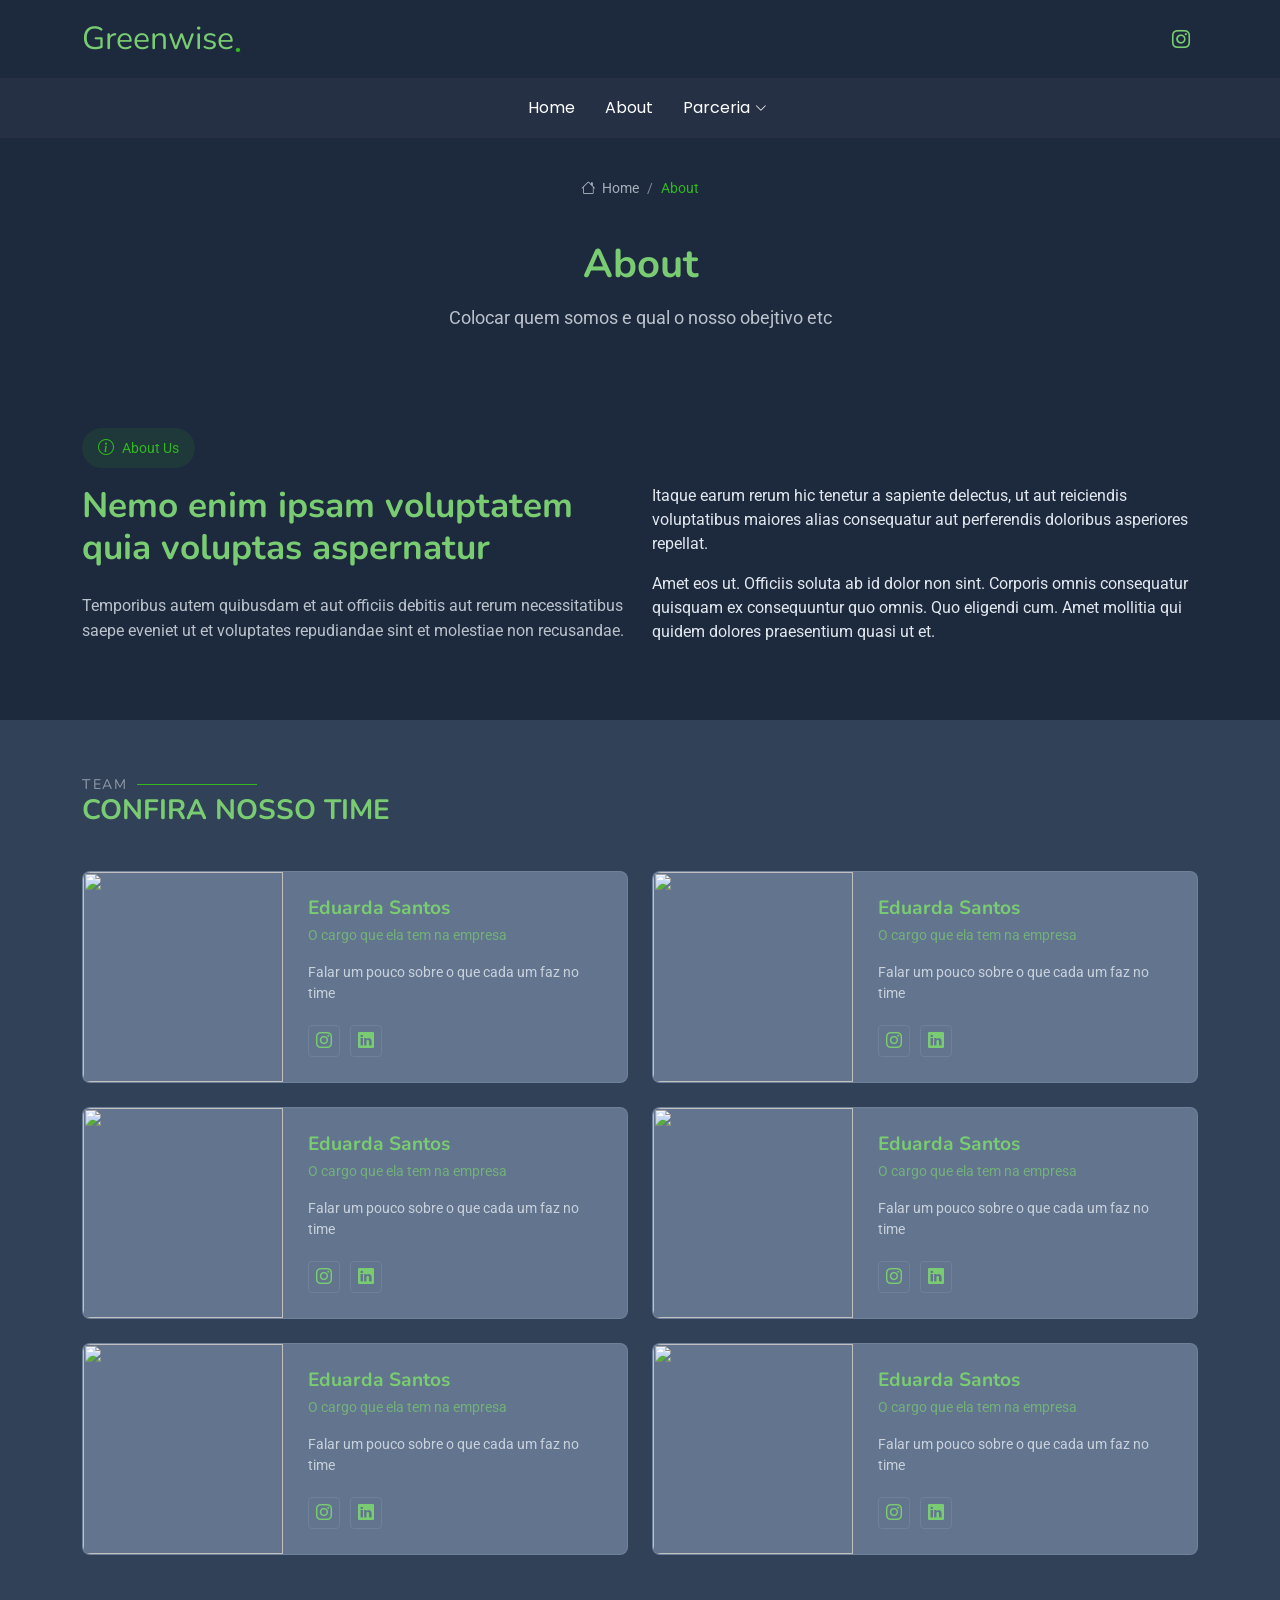
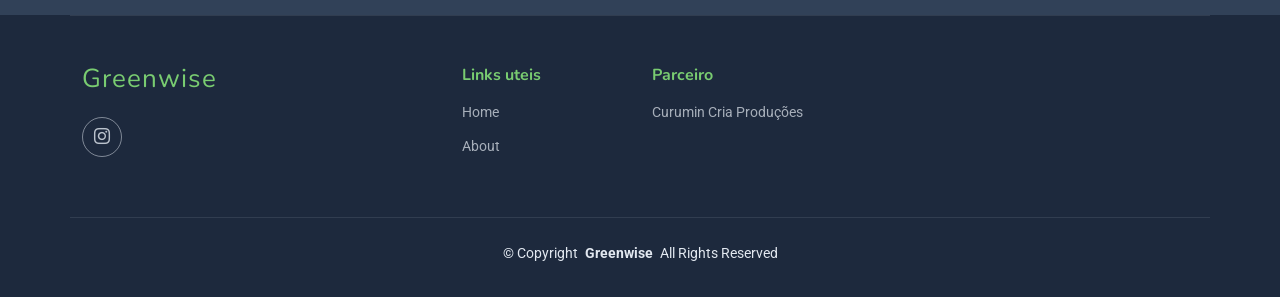
==== about.html @ 211e0ba7 "Início do projeto" ====
<!DOCTYPE html>
<html lang="en">

<head>
  <meta charset="utf-8">
  <meta content="width=device-width, initial-scale=1.0" name="viewport">
  <title>About - Greenwise</title>
  <meta name="description" content="">
  <meta name="keywords" content="">

  <!-- Favicons -->
  <link href="assets/img/favicon.png" rel="icon">
  <link href="assets/img/apple-touch-icon.png" rel="apple-touch-icon">

  <!-- Fonts -->
  <link href="https://fonts.googleapis.com" rel="preconnect">
  <link href="https://fonts.gstatic.com" rel="preconnect" crossorigin>
  <link href="https://fonts.googleapis.com/css2?family=Roboto:ital,wght@0,100;0,300;0,400;0,500;0,700;0,900;1,100;1,300;1,400;1,500;1,700;1,900&family=Poppins:ital,wght@0,100;0,200;0,300;0,400;0,500;0,600;0,700;0,800;0,900;1,100;1,200;1,300;1,400;1,500;1,600;1,700;1,800;1,900&family=Nunito:ital,wght@0,200;0,300;0,400;0,500;0,600;0,700;0,800;0,900;1,200;1,300;1,400;1,500;1,600;1,700;1,800;1,900&display=swap" rel="stylesheet">

  <!-- Vendor CSS Files -->
  <link href="assets/vendor/bootstrap/css/bootstrap.min.css" rel="stylesheet">
  <link href="assets/vendor/bootstrap-icons/bootstrap-icons.css" rel="stylesheet">
  <link href="assets/vendor/aos/aos.css" rel="stylesheet">
  <link href="assets/vendor/swiper/swiper-bundle.min.css" rel="stylesheet">
  <link href="assets/vendor/glightbox/css/glightbox.min.css" rel="stylesheet">

  <!-- Main CSS File -->
  <link href="assets/css/main.css" rel="stylesheet">

  <!-- =======================================================
  * Template Name: Greenwise
  * Template URL: https://bootstrapmade.com/blogy-bootstrap-blog-template/
  * Updated: Feb 22 2025 with Bootstrap v5.3.3
  * Author: BootstrapMade.com
  * License: https://bootstrapmade.com/license/
  ======================================================== -->
</head>

<body class="about-page">

    <header id="header" class="header position-relative">
    <div class="container-fluid container-xl position-relative">

      <div class="top-row d-flex align-items-center justify-content-between">
        <a href="index.html" class="logo d-flex align-items-end">
          <!-- NOME DO SITE -->
          <h1 class="sitename">Greenwise</h1><span>.</span>
        </a>

          <!-- REDES SOCIAIS -->
        <div class="d-flex align-items-center">
          <div class="social-links">
            <a href="#" class="instagram"><i class="bi bi-instagram"></i></a>
          </div>
        </div>
      </div>

    </div>

    <div class="nav-wrap">
      <div class="container d-flex justify-content-center position-relative">
        <nav id="navmenu" class="navmenu">
          <ul>
            <li><a href="index.html" class="active">Home</a></li>
            <li><a href="about.html">About</a></li>
            <li class="dropdown"><a href="#"><span>Parceria</span> <i class="bi bi-chevron-down toggle-dropdown"></i></a>
              <ul>
                <li><a href="Curimim\index-curimim-cria.html">Curumim Cria Produções</a></li>
              </ul>
            </li>
          </ul>
          <i class="mobile-nav-toggle d-xl-none bi bi-list"></i>
        </nav>
      </div>
    </div>

  </header>

  <main class="main">

    <!-- Page Title -->
    <div class="page-title">
      <div class="breadcrumbs">
        <nav aria-label="breadcrumb">
          <ol class="breadcrumb">
            <li class="breadcrumb-item"><a href="index.html"><i class="bi bi-house"></i> Home</a></li>
            <li class="breadcrumb-item active current">About</li>
          </ol>
        </nav>
      </div>

      <div class="title-wrapper">
        <h1>About</h1>
        <p>Colocar quem somos e qual o nosso obejtivo etc</p>
      </div>
    </div><!-- End Page Title -->

    <!-- About Section -->
    <section id="about" class="about section">

      <div class="container" data-aos="fade-up" data-aos-delay="100">

        <span class="section-badge"><i class="bi bi-info-circle"></i> About Us</span>
        <div class="row">
          <div class="col-lg-6">
            <h2 class="about-title">Nemo enim ipsam voluptatem quia voluptas aspernatur</h2>
            <p class="about-description">Temporibus autem quibusdam et aut officiis debitis aut rerum necessitatibus saepe eveniet ut et voluptates repudiandae sint et molestiae non recusandae.</p>
          </div>
          <div class="col-lg-6">
            <p class="about-text">Itaque earum rerum hic tenetur a sapiente delectus, ut aut reiciendis voluptatibus maiores alias consequatur aut perferendis doloribus asperiores repellat.</p>
            <p class="about-text">Amet eos ut. Officiis soluta ab id dolor non sint. Corporis omnis consequatur quisquam ex consequuntur quo omnis. Quo eligendi cum. Amet mollitia qui quidem dolores praesentium quasi ut et.</p>
          </div>
        </div>

      </div>

    </section><!-- /About Section -->

    <!-- Team Section -->
    <section id="team" class="team section light-background">

      <!-- Section Title -->
      <div class="container section-title" data-aos="fade-up">
        <h2>Team</h2>
        <div><span>Confira nosso</span> <span class="description-title">Time</span></div>
      </div><!-- End Section Title -->

      <div class="container" data-aos="fade-up" data-aos-delay="100">

        <div class="row gy-4">

          <div class="col-lg-6" data-aos="fade-up" data-aos-delay="100">
            <div class="team-member d-flex">
              <div class="member-img">
                <img src="assets/img/person/person-m-7.webp" class="img-fluid" alt="" loading="lazy">
              </div>
              <div class="member-info flex-grow-1">
                <h4>Eduarda Santos</h4>
                <span>O cargo que ela tem na empresa</span>
                <p>Falar um pouco sobre o que cada um faz no time</p>
                <div class="social">
                  <a href=""><i class="bi bi-instagram"></i></a>
                  <a href=""><i class="bi bi-linkedin"></i></a>
                </div>
              </div>
            </div>
          </div><!-- End Team Member -->

          <div class="col-lg-6" data-aos="fade-up" data-aos-delay="200">
            <div class="team-member d-flex">
              <div class="member-img">
                <img src="assets/img/person/person-f-8.webp" class="img-fluid" alt="" loading="lazy">
              </div>
              <div class="member-info flex-grow-1">
                <h4>Eduarda Santos</h4>
                <span>O cargo que ela tem na empresa</span>
                <p>Falar um pouco sobre o que cada um faz no time</p>
                <div class="social">
                  <a href=""><i class="bi bi-instagram"></i></a>
                  <a href=""><i class="bi bi-linkedin"></i></a>
                </div>
              </div>
            </div>
          </div><!-- End Team Member -->

          <div class="col-lg-6" data-aos="fade-up" data-aos-delay="300">
            <div class="team-member d-flex">
              <div class="member-img">
                <img src="assets/img/person/person-m-6.webp" class="img-fluid" alt="" loading="lazy">
              </div>
              <div class="member-info flex-grow-1">
                <h4>Eduarda Santos</h4>
                <span>O cargo que ela tem na empresa</span>
                <p>Falar um pouco sobre o que cada um faz no time</p>
                <div class="social">
                  <a href=""><i class="bi bi-instagram"></i></a>
                  <a href=""><i class="bi bi-linkedin"></i></a>
                </div>
              </div>
            </div>
          </div><!-- End Team Member -->

          <div class="col-lg-6" data-aos="fade-up" data-aos-delay="400">
            <div class="team-member d-flex">
              <div class="member-img">
                <img src="assets/img/person/person-f-4.webp" class="img-fluid" alt="" loading="lazy">
              </div>
              <div class="member-info flex-grow-1">
                <h4>Eduarda Santos</h4>
                <span>O cargo que ela tem na empresa</span>
                <p>Falar um pouco sobre o que cada um faz no time</p>
                <div class="social">
                  <a href=""><i class="bi bi-instagram"></i></a>
                  <a href=""><i class="bi bi-linkedin"></i></a>
                </div>
              </div>
            </div>
          </div><!-- End Team Member -->

          <div class="col-lg-6" data-aos="fade-up" data-aos-delay="500">
            <div class="team-member d-flex">
              <div class="member-img">
                <img src="assets/img/person/person-m-12.webp" class="img-fluid" alt="" loading="lazy">
              </div>
              <div class="member-info flex-grow-1">
               <h4>Eduarda Santos</h4>
                <span>O cargo que ela tem na empresa</span>
                <p>Falar um pouco sobre o que cada um faz no time</p>
                <div class="social">
                  <a href=""><i class="bi bi-instagram"></i></a>
                  <a href=""><i class="bi bi-linkedin"></i></a>
                </div>
              </div>
            </div>
          </div><!-- End Team Member -->

          <div class="col-lg-6" data-aos="fade-up" data-aos-delay="600">
            <div class="team-member d-flex">
              <div class="member-img">
                <img src="assets/img/person/person-f-9.webp" class="img-fluid" alt="" loading="lazy">
              </div>
              <div class="member-info flex-grow-1">
               <h4>Eduarda Santos</h4>
                <span>O cargo que ela tem na empresa</span>
                <p>Falar um pouco sobre o que cada um faz no time</p>
                <div class="social">
                  <a href=""><i class="bi bi-instagram"></i></a>
                  <a href=""><i class="bi bi-linkedin"></i></a>
                </div>
              </div>
            </div>
          </div><!-- End Team Member -->

        </div>

      </div>

    </section><!-- /Team Section -->

  </main>

 <footer id="footer" class="footer">

    <div class="container footer-top">
     <div class="row gy-4">
        <div class="col-lg-4 col-md-6 footer-about">
          <a href="index.html" class="logo d-flex align-items-center">
            <span class="sitename">Greenwise</span>
          </a>
          <div class="social-links d-flex mt-4">
            <a href=""><i class="bi bi-instagram"></i></a>
          </div>
        </div>

        <div class="col-lg-2 col-md-3 footer-links">
          <h4>Links uteis</h4>
          <ul>
            <li><a href="index.html">Home</a></li>
            <li><a href="#">About</a></li>
          </ul>
        </div>

        <div class="col-lg-2 col-md-3 footer-links">
          <h4>Parceiro</h4>
          <ul>
            <li><a href="Curmim\index-curimim-cria.html">Curumin Cria Produções</a></li>
  
          </ul>
        </div>

      </div>
    </div>

    <div class="container copyright text-center mt-4">
      <p>© <span>Copyright</span> <strong class="px-1 sitename">Greenwise</strong> <span>All Rights Reserved</span></p>
      <div class="credits">
        <!-- All the links in the footer should remain intact. -->
        <!-- You can delete the links only if you've purchased the pro version. -->
        <!-- Licensing information: https://bootstrapmade.com/license/ -->
        <!-- Purchase the pro version with working PHP/AJAX contact form: [buy-url] -->
      </div>
    </div>

  </footer>

  <!-- Scroll Top -->
  <a href="#" id="scroll-top" class="scroll-top d-flex align-items-center justify-content-center"><i class="bi bi-arrow-up-short"></i></a>

  <!-- Preloader -->
  <div id="preloader"></div>

  <!-- Vendor JS Files -->
  <script src="assets/vendor/bootstrap/js/bootstrap.bundle.min.js"></script>
  <script src="assets/vendor/php-email-form/validate.js"></script>
  <script src="assets/vendor/aos/aos.js"></script>
  <script src="assets/vendor/swiper/swiper-bundle.min.js"></script>
  <script src="assets/vendor/purecounter/purecounter_vanilla.js"></script>
  <script src="assets/vendor/glightbox/js/glightbox.min.js"></script>

  <!-- Main JS File -->
  <script src="assets/js/main.js"></script>

</body>

</html>
---- assets/css/main.css ----
/**
* Template Name: Blogy
* Template URL: https://bootstrapmade.com/blogy-bootstrap-blog-template/
* Updated: Feb 22 2025 with Bootstrap v5.3.3
* Author: BootstrapMade.com
* License: https://bootstrapmade.com/license/
*/

@charset "UTF-8";

/*--------------------------------------------------------------
# Font & Color Variables
# Help: https://bootstrapmade.com/color-system/
--------------------------------------------------------------*/
/* Fonts */
:root {
  --default-font: "Roboto",  system-ui, -apple-system, "Segoe UI", Roboto, "Helvetica Neue", Arial, "Noto Sans", "Liberation Sans", sans-serif, "Apple Color Emoji", "Segoe UI Emoji", "Segoe UI Symbol", "Noto Color Emoji";
  --heading-font: "Nunito",  sans-serif;
  --nav-font: "Poppins",  sans-serif;
}

/* Global Colors - The following color variables are used throughout the website. Updating them here will change the color scheme of the entire website */
:root { 
  --background-color: #1D293D; /* Background color for the entire website, including individual sections */
  --default-color: #E2E8F0; /* Default color used for the majority of the text content across the entire website */
  --heading-color: #79cc71; /* Color for headings, subheadings and title throughout the website */
  --accent-color: #30b81e; /* Accent color that represents your brand on the website. It's used for buttons, links, and other elements that need to stand out */
  --surface-color: #45556C; /* The surface color is used as a background of boxed elements within sections, such as cards, icon boxes, or other elements that require a visual separation from the global background. */
  --contrast-color: #ffffff; /* Contrast color for text, ensuring readability against backgrounds of accent, heading, or default colors. */
}

/* Nav Menu Colors - The following color variables are used specifically for the navigation menu. They are separate from the global colors to allow for more customization options */
:root {
  --nav-color: #ffffff;  /* The default color of the main navmenu links */
  --nav-hover-color: #ffffff; /* Applied to main navmenu links when they are hovered over or active */
  --nav-mobile-background-color: #ffffff; /* Used as the background color for mobile navigation menu */
  --nav-dropdown-background-color: #ffffff; /* Used as the background color for dropdown items that appear when hovering over primary navigation items */
  --nav-dropdown-color: #212529; /* Used for navigation links of the dropdown items in the navigation menu. */
  --nav-dropdown-hover-color: #6db115; /* Similar to --nav-hover-color, this color is applied to dropdown navigation links when they are hovered over. */
}

/* Color Presets - These classes override global colors when applied to any section or element, providing reuse of the sam color scheme. */

.light-background {
  --background-color: #314158;
  --surface-color: #62748E;
}

.dark-background {
  --background-color: #060606;
  --default-color: #ffffff;
  --heading-color: #ffffff;
  --surface-color: #252525;
  --contrast-color: #ffffff;
}

/* Smooth scroll */
:root {
  scroll-behavior: smooth;
}

/*--------------------------------------------------------------
# General Styling & Shared Classes
--------------------------------------------------------------*/
body {
  color: var(--default-color);
  background-color: var(--background-color);
  font-family: var(--default-font);
}

a {
  color: var(--accent-color);
  text-decoration: none;
  transition: 0.3s;
}

a:hover {
  color: color-mix(in srgb, var(--accent-color), transparent 25%);
  text-decoration: none;
}

h1,
h2,
h3,
h4,
h5,
h6 {
  color: var(--heading-color);
  font-family: var(--heading-font);
}


/* Pulsating Play Button
------------------------------*/
.pulsating-play-btn {
  width: 94px;
  height: 94px;
  background: radial-gradient(var(--accent-color) 50%, color-mix(in srgb, var(--accent-color), transparent 75%) 52%);
  border-radius: 50%;
  display: block;
  position: relative;
  overflow: hidden;
}

.pulsating-play-btn:before {
  content: "";
  position: absolute;
  width: 120px;
  height: 120px;
  animation-delay: 0s;
  animation: pulsate-play-btn 2s;
  animation-direction: forwards;
  animation-iteration-count: infinite;
  animation-timing-function: steps;
  opacity: 1;
  border-radius: 50%;
  border: 5px solid color-mix(in srgb, var(--accent-color), transparent 30%);
  top: -15%;
  left: -15%;
  background: rgba(198, 16, 0, 0);
}

.pulsating-play-btn:after {
  content: "";
  position: absolute;
  left: 50%;
  top: 50%;
  transform: translateX(-40%) translateY(-50%);
  width: 0;
  height: 0;
  border-top: 10px solid transparent;
  border-bottom: 10px solid transparent;
  border-left: 15px solid #fff;
  z-index: 100;
  transition: all 400ms cubic-bezier(0.55, 0.055, 0.675, 0.19);
}

.pulsating-play-btn:hover:before {
  content: "";
  position: absolute;
  left: 50%;
  top: 50%;
  transform: translateX(-40%) translateY(-50%);
  width: 0;
  height: 0;
  border: none;
  border-top: 10px solid transparent;
  border-bottom: 10px solid transparent;
  border-left: 15px solid #fff;
  z-index: 200;
  animation: none;
  border-radius: 0;
}

.pulsating-play-btn:hover:after {
  border-left: 15px solid var(--accent-color);
  transform: scale(20);
}

@keyframes pulsate-play-btn {
  0% {
    transform: scale(0.6, 0.6);
    opacity: 1;
  }

  100% {
    transform: scale(1, 1);
    opacity: 0;
  }
}

/*--------------------------------------------------------------
# Global Header
--------------------------------------------------------------*/
.header {
  transition: all 0.5s;
  z-index: 997;
  padding: 20px 0;
}

.header .top-row {
  padding-bottom: 10px;
}

.header .top-row .logo {
  text-decoration: none;
}

.header .top-row .logo img {
  max-height: 40px;
  margin-right: 10px;
}

.header .top-row .logo .sitename {
  font-size: 32px;
  font-weight: 400;
  color: var(--heading-color);
  font-family: var(--heading-font);
  margin: 0;
}

.header .top-row .logo span {
  color: var(--accent-color);
  font-size: 28px;
  font-weight: 700;
  line-height: 1.1;
}

.header .social-links a {
  color: var(--heading-color);
  padding: 0 8px;
  display: inline-block;
  font-size: 18px;
  transition: 0.3s;
}

.header .social-links a:hover {
  color: var(--accent-color);
}

@media (max-width: 1200px) {
  .header .social-links {
    padding-right: 40px;
  }
}

.header .search-form {
  position: relative;
  width: 250px;
  display: flex;
  align-items: center;
  padding: 0;
  margin: 0;
}

.header .search-form .form-control {
  border: 1px solid color-mix(in srgb, var(--default-color), transparent 90%);
  padding: 7px 40px 7px 15px;
  background: transparent;
  transition: 0.3s;
  color: var(--default-color);
  font-size: 14px;
}

.header .search-form .form-control::placeholder {
  color: color-mix(in srgb, var(--default-color), transparent 70%);
}

.header .search-form .form-control:focus {
  border-color: var(--accent-color);
  box-shadow: none;
}

.header .search-form button {
  position: absolute;
  right: 0;
  top: 0;
  bottom: 0;
  border: 0;
  background: none;
  font-size: 16px;
  padding: 0 15px;
  margin: 0;
  color: var(--heading-color);
  transition: 0.3s;
}

.header .search-form button:hover {
  color: var(--accent-color);
}

@media (max-width: 1200px) {
  .header .search-form {
    display: none;
  }
}

.header .nav-wrap {
  background-color: color-mix(in srgb, var(--default-color), transparent 96%);
  margin-top: 10px;
  display: flex;
  justify-content: center;
}

.header .mobile-nav-toggle {
  position: fixed;
  top: 20px;
  right: 5px;
}

/*--------------------------------------------------------------
# Navigation Menu
--------------------------------------------------------------*/
/* Navmenu - Desktop */
@media (min-width: 1200px) {
  .navmenu {
    padding: 0;
  }

  .navmenu ul {
    margin: 0;
    padding: 0;
    display: flex;
    list-style: none;
    align-items: center;
  }

  .navmenu li {
    position: relative;
  }

  .navmenu a,
  .navmenu a:focus {
    color: var(--nav-color);
    padding: 18px 15px;
    font-size: 16px;
    font-family: var(--nav-font);
    font-weight: 400;
    display: flex;
    align-items: center;
    justify-content: space-between;
    white-space: nowrap;
    transition: 0.3s;
  }

  .navmenu a i,
  .navmenu a:focus i {
    font-size: 12px;
    line-height: 0;
    margin-left: 5px;
    transition: 0.3s;
  }

  .navmenu li:last-child a {
    padding-right: 0;
  }

  .navmenu li:hover>a,
  .navmenu .active,
  .navmenu .active:focus {
    color: var(--nav-hover-color);
  }

  .navmenu .dropdown ul {
    margin: 0;
    padding: 10px 0;
    background: var(--nav-dropdown-background-color);
    display: block;
    position: absolute;
    visibility: hidden;
    left: 14px;
    top: 130%;
    opacity: 0;
    transition: 0.3s;
    border-radius: 4px;
    z-index: 99;
    box-shadow: 0px 0px 30px rgba(0, 0, 0, 0.1);
  }

  .navmenu .dropdown ul li {
    min-width: 200px;
  }

  .navmenu .dropdown ul a {
    padding: 10px 20px;
    font-size: 15px;
    text-transform: none;
    color: var(--nav-dropdown-color);
  }

  .navmenu .dropdown ul a i {
    font-size: 12px;
  }

  .navmenu .dropdown ul a:hover,
  .navmenu .dropdown ul .active:hover,
  .navmenu .dropdown ul li:hover>a {
    color: var(--nav-dropdown-hover-color);
  }

  .navmenu .dropdown:hover>ul {
    opacity: 1;
    top: 100%;
    visibility: visible;
  }

  .navmenu .dropdown .dropdown ul {
    top: 0;
    left: -90%;
    visibility: hidden;
  }

  .navmenu .dropdown .dropdown:hover>ul {
    opacity: 1;
    top: 0;
    left: -100%;
    visibility: visible;
  }
}

/* Navmenu - Mobile */
@media (max-width: 1199px) {
  .mobile-nav-toggle {
    background-color: color-mix(in srgb, var(--default-color) 10%, white 15%);
    color: var(--nav-color);
    font-size: 24px;
    line-height: 0;
    margin-right: 10px;
    cursor: pointer;
    padding: 5px;
    border-radius: 4px;
    transition: color 0.2s;
  }

  .mobile-nav-toggle:hover {
    background-color: var(--accent-color);
    color: var(--contrast-color);
  }

  .navmenu {
    padding: 0;
    z-index: 9997;
  }

  .navmenu ul {
    display: none;
    list-style: none;
    position: absolute;
    inset: 60px 20px 20px 20px;
    padding: 10px 0;
    margin: 0;
    border-radius: 6px;
    background-color: var(--nav-mobile-background-color);
    overflow-y: auto;
    transition: 0.3s;
    z-index: 9998;
    box-shadow: 0px 0px 30px rgba(0, 0, 0, 0.1);
  }

  .navmenu a,
  .navmenu a:focus {
    color: var(--nav-dropdown-color);
    padding: 10px 20px;
    font-family: var(--nav-font);
    font-size: 17px;
    font-weight: 500;
    display: flex;
    align-items: center;
    justify-content: space-between;
    white-space: nowrap;
    transition: 0.3s;
  }

  .navmenu a i,
  .navmenu a:focus i {
    font-size: 12px;
    line-height: 0;
    margin-left: 5px;
    width: 30px;
    height: 30px;
    display: flex;
    align-items: center;
    justify-content: center;
    border-radius: 50%;
    transition: 0.3s;
    background-color: color-mix(in srgb, var(--accent-color), transparent 90%);
  }

  .navmenu a i:hover,
  .navmenu a:focus i:hover {
    background-color: var(--accent-color);
    color: var(--contrast-color);
  }

  .navmenu a:hover,
  .navmenu .active,
  .navmenu .active:focus {
    color: var(--nav-dropdown-hover-color);
  }

  .navmenu .active i,
  .navmenu .active:focus i {
    background-color: var(--accent-color);
    color: var(--contrast-color);
    transform: rotate(180deg);
  }

  .navmenu .dropdown ul {
    position: static;
    display: none;
    z-index: 99;
    padding: 10px 0;
    margin: 10px 20px;
    background-color: var(--nav-dropdown-background-color);
    border: 1px solid color-mix(in srgb, var(--default-color), transparent 90%);
    box-shadow: none;
    transition: all 0.5s ease-in-out;
  }

  .navmenu .dropdown ul ul {
    background-color: rgba(33, 37, 41, 0.1);
  }

  .navmenu .dropdown>.dropdown-active {
    display: block;
    background-color: rgba(33, 37, 41, 0.03);
  }

  .mobile-nav-active {
    overflow: hidden;
  }

  .mobile-nav-active .mobile-nav-toggle {
    color: #fff;
    position: absolute;
    font-size: 32px;
    top: 15px;
    right: 15px;
    margin-right: 0;
    z-index: 9999;
  }

  .mobile-nav-active .navmenu {
    position: fixed;
    overflow: hidden;
    inset: 0;
    background: rgba(33, 37, 41, 0.8);
    transition: 0.3s;
  }

  .mobile-nav-active .navmenu>ul {
    display: block;
  }
}

/*--------------------------------------------------------------
# Global Footer
--------------------------------------------------------------*/
.footer {
  color: var(--default-color);
  background-color: var(--background-color);
  font-size: 14px;
  position: relative;
}

.footer .footer-top {
  padding-top: 50px;
  border-top: 1px solid color-mix(in srgb, var(--default-color), transparent 90%);
}

.footer .footer-about .logo {
  line-height: 1;
  margin-bottom: 25px;
}

.footer .footer-about .logo img {
  max-height: 40px;
  margin-right: 6px;
}

.footer .footer-about .logo span {
  color: var(--heading-color);
  font-family: var(--heading-font);
  font-size: 26px;
  font-weight: 400;
  letter-spacing: 1px;
}

.footer .footer-about p {
  font-size: 14px;
  font-family: var(--heading-font);
}

.footer .social-links a {
  display: flex;
  align-items: center;
  justify-content: center;
  width: 40px;
  height: 40px;
  border-radius: 50%;
  border: 1px solid color-mix(in srgb, var(--default-color), transparent 50%);
  font-size: 16px;
  color: color-mix(in srgb, var(--default-color), transparent 20%);
  margin-right: 10px;
  transition: 0.3s;
}

.footer .social-links a:hover {
  color: var(--accent-color);
  border-color: var(--accent-color);
}

.footer h4 {
  font-size: 16px;
  font-weight: bold;
  position: relative;
  padding-bottom: 12px;
}

.footer .footer-links {
  margin-bottom: 30px;
}

.footer .footer-links ul {
  list-style: none;
  padding: 0;
  margin: 0;
}

.footer .footer-links ul i {
  padding-right: 2px;
  font-size: 12px;
  line-height: 0;
}

.footer .footer-links ul li {
  padding: 10px 0;
  display: flex;
  align-items: center;
}

.footer .footer-links ul li:first-child {
  padding-top: 0;
}

.footer .footer-links ul a {
  color: color-mix(in srgb, var(--default-color), transparent 30%);
  display: inline-block;
  line-height: 1;
}

.footer .footer-links ul a:hover {
  color: var(--accent-color);
}

.footer .footer-contact p {
  margin-bottom: 5px;
}

.footer .copyright {
  padding: 25px 0;
  border-top: 1px solid color-mix(in srgb, var(--default-color), transparent 90%);
}

.footer .copyright p {
  margin-bottom: 0;
}

.footer .credits {
  margin-top: 8px;
  font-size: 13px;
}

/*--------------------------------------------------------------
# Preloader
--------------------------------------------------------------*/
#preloader {
  position: fixed;
  inset: 0;
  z-index: 999999;
  overflow: hidden;
  background: var(--background-color);
  transition: all 0.6s ease-out;
}

#preloader:before {
  content: "";
  position: fixed;
  top: calc(50% - 30px);
  left: calc(50% - 30px);
  border: 6px solid #ffffff;
  border-color: var(--accent-color) transparent var(--accent-color) transparent;
  border-radius: 50%;
  width: 60px;
  height: 60px;
  animation: animate-preloader 1.5s linear infinite;
}

@keyframes animate-preloader {
  0% {
    transform: rotate(0deg);
  }

  100% {
    transform: rotate(360deg);
  }
}

/*--------------------------------------------------------------
# Scroll Top Button
--------------------------------------------------------------*/
.scroll-top {
  position: fixed;
  visibility: hidden;
  opacity: 0;
  right: 15px;
  bottom: -15px;
  z-index: 99999;
  background-color: var(--accent-color);
  width: 44px;
  height: 44px;
  border-radius: 50px;
  transition: all 0.4s;
}

.scroll-top i {
  font-size: 24px;
  color: var(--contrast-color);
  line-height: 0;
}

.scroll-top:hover {
  background-color: color-mix(in srgb, var(--accent-color), transparent 20%);
  color: var(--contrast-color);
}

.scroll-top.active {
  visibility: visible;
  opacity: 1;
  bottom: 15px;
}

/*--------------------------------------------------------------
# Disable aos animation delay on mobile devices
--------------------------------------------------------------*/
@media screen and (max-width: 768px) {
  [data-aos-delay] {
    transition-delay: 0 !important;
  }
}

/*--------------------------------------------------------------
# Global Page Titles & Breadcrumbs
--------------------------------------------------------------*/
.page-title {
  text-align: center;
  padding: 20px 0;
}

.page-title .breadcrumbs {
  margin-bottom: 1.5rem;
}

.page-title .breadcrumbs .breadcrumb {
  justify-content: center;
  margin: 0;
  padding: 0;
  background: none;
}

.page-title .breadcrumbs .breadcrumb .breadcrumb-item {
  font-size: 0.9rem;
  color: color-mix(in srgb, var(--default-color), transparent 30%);
}

.page-title .breadcrumbs .breadcrumb .breadcrumb-item.active {
  color: var(--accent-color);
}

.page-title .breadcrumbs .breadcrumb .breadcrumb-item a {
  color: inherit;
  text-decoration: none;
  transition: color 0.3s ease;
}

.page-title .breadcrumbs .breadcrumb .breadcrumb-item a:hover {
  color: var(--accent-color);
}

.page-title .breadcrumbs .breadcrumb .breadcrumb-item a i {
  font-size: 0.9rem;
  margin-right: 0.2rem;
}

.page-title .breadcrumbs .breadcrumb .breadcrumb-item+.breadcrumb-item::before {
  color: color-mix(in srgb, var(--default-color), transparent 50%);
}

.page-title .title-wrapper {
  max-width: 800px;
  margin: 0 auto;
  padding: 1rem 0;
}

.page-title .title-wrapper h1 {
  font-size: 2.5rem;
  margin-bottom: 1rem;
  font-weight: 700;
  color: var(--heading-color);
}

.page-title .title-wrapper p {
  font-size: 1.1rem;
  color: color-mix(in srgb, var(--default-color), transparent 20%);
  margin: 0;
  line-height: 1.6;
}

@media (max-width: 768px) {
  .page-title .title-wrapper h1 {
    font-size: 2rem;
  }

  .page-title .title-wrapper p {
    font-size: 1rem;
  }
}

@media (max-width: 576px) {
  .page-title .title-wrapper h1 {
    font-size: 1.75rem;
  }
}

/*--------------------------------------------------------------
# Global Sections
--------------------------------------------------------------*/
section,
.section {
  color: var(--default-color);
  background-color: var(--background-color);
  padding: 60px 0;
  scroll-margin-top: 90px;
  overflow: clip;
}

@media (max-width: 1199px) {

  section,
  .section {
    scroll-margin-top: 66px;
  }
}

/*--------------------------------------------------------------
# Global Section Titles
--------------------------------------------------------------*/
.section-title {
  padding-bottom: 40px;
  position: relative;
}

.section-title h2 {
  font-size: 14px;
  font-weight: 500;
  padding: 0;
  line-height: 1px;
  margin: 0;
  letter-spacing: 1.5px;
  text-transform: uppercase;
  color: color-mix(in srgb, var(--default-color), transparent 50%);
  position: relative;
}

.section-title h2::after {
  content: "";
  width: 120px;
  height: 1px;
  display: inline-block;
  background: var(--accent-color);
  margin: 4px 10px;
}

.section-title div {
  color: var(--heading-color);
  margin: 0;
  font-size: 28px;
  font-weight: 700;
  text-transform: uppercase;
  font-family: var(--heading-font);
}

/*--------------------------------------------------------------
# Blog Hero Section
--------------------------------------------------------------*/
.blog-hero {
  padding-top: 20px;
}

.blog-hero .blog-grid {
  display: grid;
  grid-template-columns: repeat(12, 1fr);
  gap: 24px;
}

@media (max-width: 991px) {
  .blog-hero .blog-grid {
    grid-template-columns: repeat(6, 1fr);
  }
}

@media (max-width: 768px) {
  .blog-hero .blog-grid {
    grid-template-columns: 1fr;
    gap: 20px;
  }
}

.blog-hero .blog-item {
  position: relative;
  border-radius: 15px;
  overflow: hidden;
  box-shadow: 0 5px 15px color-mix(in srgb, var(--default-color), transparent 90%);
  transition: transform 0.3s ease-in-out;
  background-color: var(--surface-color);
}

.blog-hero .blog-item:hover {
  transform: translateY(-5px);
}

.blog-hero .blog-item:hover img {
  transform: scale(1.05);
}

.blog-hero .blog-item:hover .blog-content {
  background: linear-gradient(0deg, color-mix(in srgb, var(--default-color), transparent 10%) 0%, transparent 100%);
}

.blog-hero .blog-item.featured {
  grid-column: span 8;
}

@media (max-width: 991px) {
  .blog-hero .blog-item.featured {
    grid-column: span 6;
  }
}

@media (max-width: 768px) {
  .blog-hero .blog-item.featured {
    grid-column: span 1;
  }
}

.blog-hero .blog-item.featured .post-title {
  font-size: 2rem;
}

@media (max-width: 768px) {
  .blog-hero .blog-item.featured .post-title {
    font-size: 1.5rem;
  }
}

.blog-hero .blog-item:not(.featured) {
  grid-column: span 4;
}

@media (max-width: 991px) {
  .blog-hero .blog-item:not(.featured) {
    grid-column: span 3;
  }
}

@media (max-width: 768px) {
  .blog-hero .blog-item:not(.featured) {
    grid-column: span 1;
  }
}

.blog-hero .blog-item img {
  width: 100%;
  height: 100%;
  object-fit: cover;
  transition: transform 0.3s ease-in-out;
  aspect-ratio: 16/9;
}

.blog-hero .blog-item .blog-content {
  position: absolute;
  bottom: 0;
  left: 0;
  right: 0;
  padding: 2rem;
  background: linear-gradient(0deg, color-mix(in srgb, var(--default-color), transparent 20%) 0%, transparent 100%);
  transition: background 0.3s ease-in-out;
}

.blog-hero .blog-item .post-meta {
  display: flex;
  gap: 1rem;
  margin-bottom: 0.5rem;
  font-size: 0.875rem;
  color: var(--contrast-color);
}

.blog-hero .blog-item .post-meta .date,
.blog-hero .blog-item .post-meta .category {
  display: flex;
  align-items: center;
}

.blog-hero .blog-item .post-meta .date::before,
.blog-hero .blog-item .post-meta .category::before {
  font-family: "bootstrap-icons";
  margin-right: 0.5rem;
  font-size: 1rem;
}

.blog-hero .blog-item .post-meta .date::before {
  content: "\f282";
}

.blog-hero .blog-item .post-meta .category::before {
  content: "\f5d3";
}

.blog-hero .blog-item .post-title {
  margin: 0;
  font-family: var(--heading-font);
}

.blog-hero .blog-item .post-title a {
  color: var(--contrast-color);
  text-decoration: none;
}

.blog-hero .blog-item .post-title a:hover {
  color: color-mix(in srgb, var(--contrast-color), transparent 20%);
}

/*--------------------------------------------------------------
# Featured Posts Section
--------------------------------------------------------------*/
.featured-posts {
  overflow: hidden;
  position: relative;
}

.featured-posts .blog-posts-slider .swiper-wrapper {
  height: auto !important;
}

.featured-posts .blog-post-item {
  position: relative;
  height: 500px;
  overflow: hidden;
  border-radius: 15px;
}

@media (max-width: 1200px) {
  .featured-posts .blog-post-item {
    height: 450px;
  }
}

@media (max-width: 991px) {
  .featured-posts .blog-post-item {
    height: 400px;
  }
}

@media (max-width: 768px) {
  .featured-posts .blog-post-item {
    height: 450px;
  }
}

.featured-posts .blog-post-item img {
  position: absolute;
  inset: 0;
  width: 100%;
  height: 100%;
  object-fit: cover;
}

.featured-posts .blog-post-item::after {
  content: "";
  position: absolute;
  inset: 0;
  background: linear-gradient(0deg, rgba(0, 0, 0, 0.7) 0%, rgba(0, 0, 0, 0.4) 50%, rgba(0, 0, 0, 0.1) 100%);
}

.featured-posts .blog-post-content {
  position: absolute;
  bottom: 0;
  left: 0;
  right: 0;
  padding: 30px;
  color: var(--contrast-color);
  z-index: 2;
}

@media (max-width: 1200px) {
  .featured-posts .blog-post-content {
    padding: 25px;
  }
}

@media (max-width: 991px) {
  .featured-posts .blog-post-content {
    padding: 25px;
  }
}

@media (max-width: 768px) {
  .featured-posts .blog-post-content {
    padding: 30px;
  }
}

.featured-posts .blog-post-content .post-meta {
  margin-bottom: 15px;
  font-size: 14px;
}

.featured-posts .blog-post-content .post-meta span {
  display: inline-block;
  margin-right: 20px;
}

.featured-posts .blog-post-content .post-meta span i {
  margin-right: 5px;
  font-size: 16px;
}

.featured-posts .blog-post-content .post-meta span:last-child {
  margin-right: 0;
}

.featured-posts .blog-post-content h2 {
  font-size: 24px;
  font-weight: 700;
  margin-bottom: 15px;
  color: var(--contrast-color);
  line-height: 1.3;
}

@media (max-width: 1200px) {
  .featured-posts .blog-post-content h2 {
    font-size: 20px;
  }
}

@media (max-width: 991px) {
  .featured-posts .blog-post-content h2 {
    font-size: 20px;
  }
}

@media (max-width: 768px) {
  .featured-posts .blog-post-content h2 {
    font-size: 22px;
  }
}

.featured-posts .blog-post-content h2 a {
  color: var(--contrast-color);
  transition: 0.3s;
}

.featured-posts .blog-post-content h2 a:hover {
  color: color-mix(in srgb, var(--contrast-color), transparent 20%);
}

.featured-posts .blog-post-content p {
  font-size: 15px;
  margin-bottom: 20px;
  line-height: 1.5;
  display: -webkit-box;
  -webkit-line-clamp: 2;
  line-clamp: 2;
  -webkit-box-orient: vertical;
  overflow: hidden;
  opacity: 0.9;
}

@media (max-width: 768px) {
  .featured-posts .blog-post-content p {
    -webkit-line-clamp: 3;
    line-clamp: 3;
    -webkit-line-clamp: 3;
  }
}

.featured-posts .blog-post-content .read-more {
  display: inline-flex;
  align-items: center;
  color: var(--contrast-color);
  font-weight: 500;
  transition: 0.3s;
}

.featured-posts .blog-post-content .read-more i {
  margin-left: 8px;
  font-size: 14px;
  transition: 0.3s;
}

.featured-posts .blog-post-content .read-more:hover {
  color: color-mix(in srgb, var(--contrast-color), transparent 20%);
}

.featured-posts .blog-post-content .read-more:hover i {
  transform: translateX(5px);
}

/*--------------------------------------------------------------
# Category Section Section
--------------------------------------------------------------*/
.category-section .featured-post {
  margin-bottom: 40px;
}

.category-section .featured-post .post-img {
  border-radius: 12px;
  overflow: hidden;
  margin-bottom: 20px;
}

.category-section .featured-post .post-img img {
  width: 100%;
  aspect-ratio: 16/9;
  object-fit: cover;
}

.category-section .featured-post .category-meta {
  display: flex;
  justify-content: space-between;
  align-items: center;
  margin-bottom: 15px;
}

.category-section .featured-post .post-category {
  font-size: 13px;
  font-weight: 600;
  color: var(--accent-color);
  text-transform: uppercase;
  letter-spacing: 0.5px;
}

.category-section .featured-post .author-meta {
  display: flex;
  align-items: center;
  gap: 10px;
  font-size: 14px;
}

.category-section .featured-post .author-meta .author-img {
  width: 30px;
  height: 30px;
  border-radius: 50%;
}

.category-section .featured-post .author-meta .author-name {
  color: var(--heading-color);
  font-weight: 500;
}

.category-section .featured-post .author-meta .post-date {
  color: color-mix(in srgb, var(--default-color), transparent 40%);
}

.category-section .featured-post .author-meta .post-date:before {
  content: "-";
  margin: 0 8px;
}

.category-section .featured-post .title {
  font-size: 20px;
  line-height: 1.4;
  margin: 0;
}

.category-section .featured-post .title a {
  color: var(--heading-color);
  transition: color 0.3s;
}

.category-section .featured-post .title a:hover {
  color: var(--accent-color);
}

.category-section .list-post {
  display: flex;
  align-items: flex-start;
  gap: 20px;
  margin-bottom: 25px;
}

.category-section .list-post .post-img {
  flex: 0 0 100px;
  border-radius: 8px;
  overflow: hidden;
}

.category-section .list-post .post-img img {
  width: 100px;
  height: 100px;
  object-fit: cover;
}

.category-section .list-post .post-content {
  flex: 1;
}

.category-section .list-post .post-category {
  font-size: 13px;
  font-weight: 500;
  color: var(--accent-color);
  margin-bottom: 8px;
  display: inline-block;
}

.category-section .list-post .title {
  font-size: 17px;
  line-height: 1.5;
  margin: 0 0 8px 0;
}

.category-section .list-post .title a {
  color: var(--heading-color);
  transition: color 0.3s;
}

.category-section .list-post .title a:hover {
  color: var(--accent-color);
}

.category-section .list-post .post-meta {
  font-size: 13px;
  color: color-mix(in srgb, var(--default-color), transparent 40%);
}

.category-section .list-post .post-meta .read-time:after {
  content: "•";
  margin: 0 8px;
}

@media (max-width: 992px) {
  .category-section .featured-post .title {
    font-size: 18px;
  }
}

@media (max-width: 768px) {
  .category-section .list-post .post-img {
    flex: 0 0 80px;
  }

  .category-section .list-post .post-img img {
    width: 80px;
    height: 80px;
  }

  .category-section .list-post .title {
    font-size: 15px;
  }
}

/*--------------------------------------------------------------
# Call To Action 2 Section
--------------------------------------------------------------*/
.call-to-action-2 {
  position: relative;
  padding: 3rem;
  background-color: color-mix(in srgb, var(--accent-color), transparent 97%);
  border-radius: 1rem;
  overflow: hidden;
}

.call-to-action-2 .badge {
  background-color: color-mix(in srgb, var(--accent-color), transparent 90%);
  color: var(--accent-color);
  padding: 0.5rem 1rem;
  font-size: 0.875rem;
  font-weight: 500;
  border-radius: 2rem;
}

.call-to-action-2 h2 {
  font-size: clamp(1.75rem, 3vw, 2.5rem);
  font-weight: 700;
  line-height: 1.2;
  margin: 0;
}

.call-to-action-2 p {
  font-size: 1.125rem;
  line-height: 1.6;
  opacity: 0.9;
}

.call-to-action-2 .features .feature-item {
  display: flex;
  align-items: center;
  gap: 0.5rem;
  padding: 0.5rem 1rem;
  background-color: var(--surface-color);
  border-radius: 0.5rem;
  box-shadow: 0 2px 4px rgba(0, 0, 0, 0.05);
  transition: transform 0.3s ease;
}

.call-to-action-2 .features .feature-item:hover {
  transform: translateY(-2px);
}

.call-to-action-2 .features .feature-item i {
  color: var(--accent-color);
  font-size: 1.25rem;
}

.call-to-action-2 .features .feature-item span {
  font-weight: 500;
}

.call-to-action-2 .cta-buttons .btn {
  padding: 0.75rem 1.5rem;
  font-weight: 500;
  border-radius: 0.5rem;
  transition: all 0.3s ease;
}

.call-to-action-2 .cta-buttons .btn.btn-primary {
  background-color: var(--accent-color);
  border-color: var(--accent-color);
  color: var(--contrast-color);
}

.call-to-action-2 .cta-buttons .btn.btn-primary:hover {
  background-color: color-mix(in srgb, var(--accent-color), transparent 15%);
  border-color: color-mix(in srgb, var(--accent-color), transparent 15%);
  transform: translateY(-2px);
}

.call-to-action-2 .cta-buttons .btn.btn-outline {
  border: 2px solid color-mix(in srgb, var(--accent-color), transparent 70%);
  color: var(--accent-color);
}

.call-to-action-2 .cta-buttons .btn.btn-outline:hover {
  background-color: var(--accent-color);
  border-color: var(--accent-color);
  color: var(--contrast-color);
  transform: translateY(-2px);
}

.call-to-action-2 .content-right {
  flex-shrink: 0;
  max-width: 100%;
  width: 450px;
}

.call-to-action-2 .content-right img {
  width: 100%;
  height: auto;
  box-shadow: 0 10px 30px rgba(0, 0, 0, 0.1);
}

.call-to-action-2 .content-right .floating-card {
  position: absolute;
  bottom: 2rem;
  right: -1rem;
  background: var(--surface-color);
  padding: 1rem;
  border-radius: 1rem;
  box-shadow: 0 10px 30px rgba(0, 0, 0, 0.1);
  display: flex;
  align-items: center;
  gap: 1rem;
  animation: float 3s ease-in-out infinite;
}

.call-to-action-2 .content-right .floating-card .card-icon {
  width: 3rem;
  height: 3rem;
  background-color: color-mix(in srgb, var(--accent-color), transparent 90%);
  border-radius: 0.75rem;
  display: flex;
  align-items: center;
  justify-content: center;
}

.call-to-action-2 .content-right .floating-card .card-icon i {
  color: var(--accent-color);
  font-size: 1.5rem;
}

.call-to-action-2 .content-right .floating-card .card-content {
  display: flex;
  flex-direction: column;
}

.call-to-action-2 .content-right .floating-card .card-content .stats-number {
  font-size: 1.25rem;
  font-weight: 700;
  color: var(--accent-color);
}

.call-to-action-2 .content-right .floating-card .card-content .stats-text {
  font-size: 0.875rem;
  opacity: 0.8;
}

.call-to-action-2 .decoration {
  position: absolute;
  inset: 0;
  pointer-events: none;
  overflow: hidden;
  z-index: 0;
}

.call-to-action-2 .decoration .circle-1,
.call-to-action-2 .decoration .circle-2 {
  position: absolute;
  border-radius: 50%;
  background-color: color-mix(in srgb, var(--accent-color), transparent 90%);
}

.call-to-action-2 .decoration .circle-1 {
  width: 300px;
  height: 300px;
  top: -150px;
  right: -150px;
  opacity: 0.5;
}

.call-to-action-2 .decoration .circle-2 {
  width: 200px;
  height: 200px;
  bottom: -100px;
  left: -100px;
  opacity: 0.3;
}

@media (max-width: 991.98px) {
  .call-to-action-2 {
    padding: 2rem;
  }

  .call-to-action-2 .content-right {
    width: 100%;
    margin-top: 2rem;
  }

  .call-to-action-2 .content-right .floating-card {
    position: relative;
    bottom: auto;
    right: auto;
    margin-top: -3rem;
    margin-right: 1rem;
    z-index: 1;
  }
}

@keyframes float {

  0%,
  100% {
    transform: translateY(0);
  }

  50% {
    transform: translateY(-10px);
  }
}

/*--------------------------------------------------------------
# Latest Posts Section
--------------------------------------------------------------*/
.latest-posts article {
  background-color: var(--surface-color);
  box-shadow: 0 4px 16px rgba(0, 0, 0, 0.1);
  padding: 30px;
  height: 100%;
  border-radius: 10px;
  overflow: hidden;
}

.latest-posts .post-img {
  max-height: 240px;
  margin: -30px -30px 15px -30px;
  overflow: hidden;
}

.latest-posts .post-category {
  font-size: 16px;
  color: color-mix(in srgb, var(--default-color), transparent 40%);
  margin-bottom: 10px;
}

.latest-posts .title {
  font-size: 20px;
  font-weight: 700;
  padding: 0;
  margin: 0 0 20px 0;
}

.latest-posts .title a {
  color: var(--heading-color);
  transition: 0.3s;
}

.latest-posts .title a:hover {
  color: var(--accent-color);
}

.latest-posts .post-author-img {
  width: 50px;
  border-radius: 50%;
  margin-right: 15px;
}

.latest-posts .post-author {
  font-weight: 600;
  margin-bottom: 5px;
}

.latest-posts .post-date {
  font-size: 14px;
  color: color-mix(in srgb, var(--default-color), transparent 40%);
  margin-bottom: 0;
}

/*--------------------------------------------------------------
# Call To Action Section
--------------------------------------------------------------*/
.call-to-action .container {
  padding: 80px 80px 0 80px;
  background: color-mix(in srgb, var(--default-color), transparent 96%);
  border-radius: 15px;
}

@media (max-width: 992px) {
  .call-to-action .container {
    padding: 60px 60px 0 60px;
  }
}

@media (max-width: 575px) {
  .call-to-action .container {
    padding: 25px 15px 0 15px;
    border-radius: 0;
  }
}

.call-to-action .cta-content h2 {
  font-size: 2.5rem;
  font-weight: 700;
  margin-bottom: 1rem;
}

.call-to-action .cta-content p {
  font-size: 1.1rem;
  margin-bottom: 2rem;
}

.call-to-action .cta-form .form-control {
  height: 50px;
  border-radius: 25px 0 0 25px;
  border: 1px solid var(--accent-color);
  padding-left: 20px;
}

.call-to-action .cta-form .form-control:focus {
  box-shadow: none;
  border-color: var(--accent-color);
}

.call-to-action .cta-form .btn {
  height: 50px;
  border-radius: 0 25px 25px 0;
  background-color: var(--accent-color);
  border-color: var(--accent-color);
  color: var(--contrast-color);
  padding: 0 30px;
  font-weight: 600;
  transition: all 0.3s ease;
}

.call-to-action .cta-form .btn:hover {
  background-color: color-mix(in srgb, var(--accent-color), black 10%);
  border-color: color-mix(in srgb, var(--accent-color), black 10%);
}

@media (max-width: 575px) {
  .call-to-action .cta-form .btn {
    padding: 0 15px;
  }
}

@media (max-width: 991px) {
  .call-to-action .cta-content {
    text-align: center;
    margin-bottom: 2rem;
  }

  .call-to-action .cta-image {
    text-align: center;
  }
}

/*--------------------------------------------------------------
# Category Postst Section
--------------------------------------------------------------*/
.category-postst article {
  background-color: var(--surface-color);
  box-shadow: 0 4px 16px rgba(0, 0, 0, 0.1);
  padding: 30px;
  height: 100%;
  border-radius: 10px;
  overflow: hidden;
}

.category-postst .post-img {
  max-height: 240px;
  margin: -30px -30px 15px -30px;
  overflow: hidden;
}

.category-postst .post-category {
  font-size: 16px;
  color: color-mix(in srgb, var(--default-color), transparent 40%);
  margin-bottom: 10px;
}

.category-postst .title {
  font-size: 20px;
  font-weight: 700;
  padding: 0;
  margin: 0 0 20px 0;
}

.category-postst .title a {
  color: var(--heading-color);
  transition: 0.3s;
}

.category-postst .title a:hover {
  color: var(--accent-color);
}

.category-postst .post-author-img {
  width: 50px;
  border-radius: 50%;
  margin-right: 15px;
}

.category-postst .post-author {
  font-weight: 600;
  margin-bottom: 5px;
}

.category-postst .post-date {
  font-size: 14px;
  color: color-mix(in srgb, var(--default-color), transparent 40%);
  margin-bottom: 0;
}

/*--------------------------------------------------------------
# Pagination 2 Section
--------------------------------------------------------------*/
.pagination-2 {
  padding-top: 0;
  color: color-mix(in srgb, var(--default-color), transparent 40%);
}

.pagination-2 ul {
  display: flex;
  padding: 0;
  margin: 0;
  list-style: none;
}

.pagination-2 li {
  margin: 0 5px;
  transition: 0.3s;
}

.pagination-2 li a {
  color: var(--accent-color);
  display: flex;
  align-items: center;
  justify-content: center;
  width: 36px;
  height: 36px;
  border-radius: 50%;
  border: 1px solid var(--accent-color);
}

.pagination-2 li a.active,
.pagination-2 li a:hover {
  background: var(--accent-color);
  color: var(--contrast-color);
}

.pagination-2 li a.active a,
.pagination-2 li a:hover a {
  color: var(--contrast-color);
}

/*--------------------------------------------------------------
# Blog Details Section
--------------------------------------------------------------*/
.blog-details {
  max-width: 1000px;
  margin: 0 auto;
}

.blog-details .hero-img {
  position: relative;
  width: 100%;
  height: 500px;
  margin: 0 auto 3rem;
  border-radius: 16px;
  overflow: hidden;
}

.blog-details .hero-img img {
  width: 100%;
  height: 100%;
  object-fit: cover;
}

.blog-details .hero-img .meta-overlay {
  position: absolute;
  bottom: 0;
  left: 0;
  right: 0;
  padding: 2rem;
  background: linear-gradient(to top, rgba(0, 0, 0, 0.7), transparent);
}

.blog-details .hero-img .meta-overlay .meta-categories .category {
  color: var(--contrast-color);
  background-color: var(--accent-color);
  padding: 0.4rem 1rem;
  border-radius: 30px;
  font-size: 0.9rem;
  text-decoration: none;
  transition: all 0.3s ease;
}

.blog-details .hero-img .meta-overlay .meta-categories .category:hover {
  background-color: color-mix(in srgb, var(--accent-color), transparent 15%);
}

.blog-details .hero-img .meta-overlay .meta-categories .divider {
  color: var(--contrast-color);
  margin: 0 0.75rem;
}

.blog-details .hero-img .meta-overlay .meta-categories .reading-time {
  color: var(--contrast-color);
  font-size: 0.9rem;
}

.blog-details .hero-img .meta-overlay .meta-categories .reading-time i {
  margin-right: 0.3rem;
}

@media (max-width: 768px) {
  .blog-details .hero-img {
    height: 350px;
    margin-top: -30px;
    margin-bottom: 2rem;
  }
}

.blog-details .article-content {
  padding: 0 1rem;
}

.blog-details .article-content .content-header {
  margin-bottom: 3rem;
}

.blog-details .article-content .content-header .title {
  font-size: 2.8rem;
  line-height: 1.2;
  margin-bottom: 2rem;
  font-weight: 700;
  color: var(--heading-color);
}

@media (max-width: 768px) {
  .blog-details .article-content .content-header .title {
    font-size: 2rem;
  }
}

.blog-details .article-content .content-header .author-info {
  display: flex;
  justify-content: space-between;
  align-items: center;
  flex-wrap: wrap;
  gap: 1rem;
  padding-bottom: 2rem;
  border-bottom: 1px solid color-mix(in srgb, var(--default-color), transparent 90%);
}

.blog-details .article-content .content-header .author-info .author-details {
  display: flex;
  align-items: center;
  gap: 1rem;
}

.blog-details .article-content .content-header .author-info .author-details .author-img {
  width: 50px;
  height: 50px;
  border-radius: 50%;
  object-fit: cover;
}

.blog-details .article-content .content-header .author-info .author-details .info h4 {
  margin: 0;
  font-size: 1.1rem;
  color: var(--heading-color);
}

.blog-details .article-content .content-header .author-info .author-details .info .role {
  font-size: 0.9rem;
  color: color-mix(in srgb, var(--default-color), transparent 30%);
}

.blog-details .article-content .content-header .author-info .post-meta {
  color: color-mix(in srgb, var(--default-color), transparent 30%);
  font-size: 0.95rem;
}

.blog-details .article-content .content-header .author-info .post-meta i {
  margin-right: 0.3rem;
}

.blog-details .article-content .content-header .author-info .post-meta .divider {
  margin: 0 0.75rem;
}

.blog-details .article-content .content {
  font-size: 1.15rem;
  line-height: 1.8;
  color: color-mix(in srgb, var(--default-color), transparent 10%);
}

.blog-details .article-content .content .lead {
  font-size: 1.3rem;
  color: var(--heading-color);
  margin-bottom: 2rem;
  font-weight: 500;
}

.blog-details .article-content .content h2 {
  font-size: 2rem;
  color: var(--heading-color);
  margin: 3rem 0 1.5rem;
}

.blog-details .article-content .content p {
  margin-bottom: 1.5rem;
}

.blog-details .article-content .content ul {
  margin-bottom: 2rem;
  padding-left: 1.2rem;
}

.blog-details .article-content .content ul li {
  margin-bottom: 0.75rem;
  position: relative;
}

.blog-details .article-content .content .content-image {
  margin: 2.5rem 0;
  border-radius: 12px;
  overflow: hidden;
  box-shadow: 0 5px 15px rgba(0, 0, 0, 0.08);
}

.blog-details .article-content .content .content-image.right-aligned {
  float: right;
  max-width: 450px;
  margin: 1rem 0 2rem 2rem;
}

@media (max-width: 768px) {
  .blog-details .article-content .content .content-image.right-aligned {
    float: none;
    max-width: 100%;
    margin: 2rem 0;
  }
}

.blog-details .article-content .content .content-image img {
  width: 100%;
  height: auto;
}

.blog-details .article-content .content .content-image figcaption {
  padding: 1rem;
  text-align: center;
  font-size: 0.9rem;
  color: color-mix(in srgb, var(--default-color), transparent 30%);
  background-color: color-mix(in srgb, var(--surface-color), transparent 50%);
}

.blog-details .article-content .content .highlight-box {
  background: color-mix(in srgb, var(--accent-color), transparent 95%);
  border-radius: 12px;
  padding: 2rem;
  margin: 2.5rem 0;
}

.blog-details .article-content .content .highlight-box h3 {
  color: var(--heading-color);
  margin-bottom: 1.5rem;
  font-size: 1.5rem;
}

.blog-details .article-content .content .highlight-box .trend-list {
  list-style: none;
  padding: 0;
  margin: 0;
}

.blog-details .article-content .content .highlight-box .trend-list li {
  display: flex;
  align-items: center;
  margin-bottom: 1rem;
  padding: 0.5rem 0;
}

.blog-details .article-content .content .highlight-box .trend-list li i {
  color: var(--accent-color);
  font-size: 1.5rem;
  margin-right: 1rem;
}

.blog-details .article-content .content .highlight-box .trend-list li span {
  color: var(--heading-color);
  font-weight: 500;
}

.blog-details .article-content .content .content-grid {
  margin: 3rem 0;
}

.blog-details .article-content .content .content-grid .info-card {
  background: var(--surface-color);
  border-radius: 12px;
  padding: 2rem;
  height: 100%;
  box-shadow: 0 3px 10px rgba(0, 0, 0, 0.05);
  transition: transform 0.3s ease;
}

.blog-details .article-content .content .content-grid .info-card:hover {
  transform: translateY(-5px);
}

.blog-details .article-content .content .content-grid .info-card i {
  font-size: 2rem;
  color: var(--accent-color);
  margin-bottom: 1rem;
}

.blog-details .article-content .content .content-grid .info-card h4 {
  color: var(--heading-color);
  margin-bottom: 1rem;
  font-size: 1.3rem;
}

.blog-details .article-content .content .content-grid .info-card p {
  margin: 0;
  font-size: 1rem;
  line-height: 1.6;
}

.blog-details .article-content .content blockquote {
  position: relative;
  margin: 3rem 0;
  padding: 2rem 3rem;
  background: var(--surface-color);
  border-radius: 12px;
  box-shadow: 0 3px 15px rgba(0, 0, 0, 0.05);
}

.blog-details .article-content .content blockquote::before {
  content: '"';
  position: absolute;
  top: -20px;
  left: 20px;
  font-size: 8rem;
  color: color-mix(in srgb, var(--accent-color), transparent 85%);
  font-family: serif;
  line-height: 1;
}

.blog-details .article-content .content blockquote p {
  font-size: 1.3rem;
  font-style: italic;
  color: var(--heading-color);
  margin: 0 0 1rem;
  position: relative;
}

.blog-details .article-content .content blockquote cite {
  font-style: normal;
  color: color-mix(in srgb, var(--default-color), transparent 30%);
  font-size: 0.95rem;
  display: block;
}

.blog-details .article-content .meta-bottom {
  margin-top: 4rem;
  padding-top: 2rem;
  border-top: 1px solid color-mix(in srgb, var(--default-color), transparent 90%);
  display: grid;
  gap: 2rem;
}

.blog-details .article-content .meta-bottom h4 {
  color: var(--heading-color);
  font-size: 1.1rem;
  margin-bottom: 1rem;
}

.blog-details .article-content .meta-bottom .tags {
  display: flex;
  flex-wrap: wrap;
  gap: 0.5rem;
}

.blog-details .article-content .meta-bottom .tags .tag {
  background: color-mix(in srgb, var(--accent-color), transparent 90%);
  color: var(--accent-color);
  padding: 0.5rem 1rem;
  border-radius: 30px;
  font-size: 0.9rem;
  text-decoration: none;
  transition: all 0.3s ease;
}

.blog-details .article-content .meta-bottom .tags .tag:hover {
  background: var(--accent-color);
  color: var(--contrast-color);
}

.blog-details .article-content .meta-bottom .social-links {
  display: flex;
  gap: 1rem;
}

.blog-details .article-content .meta-bottom .social-links a {
  display: flex;
  align-items: center;
  justify-content: center;
  width: 40px;
  height: 40px;
  border-radius: 50%;
  background: color-mix(in srgb, var(--accent-color), transparent 90%);
  color: var(--accent-color);
  transition: all 0.3s ease;
}

.blog-details .article-content .meta-bottom .social-links a:hover {
  background: var(--accent-color);
  color: var(--contrast-color);
  transform: translateY(-2px);
}

.blog-details .article-content .meta-bottom .social-links a i {
  font-size: 1.2rem;
}

/*--------------------------------------------------------------
# Blog Author Section
--------------------------------------------------------------*/
.blog-author .author-box {
  padding: 2rem;
  background-color: var(--surface-color);
  border-radius: 15px;
  box-shadow: 0 5px 20px rgba(0, 0, 0, 0.05);
  transition: transform 0.3s ease;
}

.blog-author .author-box:hover {
  transform: translateY(-5px);
}

.blog-author .author-img {
  width: 150px;
  height: 150px;
  object-fit: cover;
  border: 4px solid var(--surface-color);
  box-shadow: 0 0 20px rgba(0, 0, 0, 0.1);
  transition: transform 0.3s ease;
}

.blog-author .author-img:hover {
  transform: scale(1.05);
}

.blog-author .author-social-links a {
  display: inline-flex;
  align-items: center;
  justify-content: center;
  width: 35px;
  height: 35px;
  border-radius: 50%;
  background-color: color-mix(in srgb, var(--accent-color), transparent 92%);
  color: var(--accent-color);
  margin: 0 5px;
  font-size: 1rem;
  transition: all 0.3s ease;
}

.blog-author .author-social-links a:hover {
  background-color: var(--accent-color);
  color: var(--contrast-color);
  transform: translateY(-3px);
}

.blog-author .author-social-links a.linkedin:hover {
  background-color: #0077b5;
}

.blog-author .author-social-links a.twitter:hover {
  background-color: #000000;
}

.blog-author .author-social-links a.github:hover {
  background-color: #333333;
}

.blog-author .author-social-links a.facebook:hover {
  background-color: #1877f2;
}

.blog-author .author-social-links a.instagram:hover {
  background: linear-gradient(45deg, #405de6, #5851db, #833ab4, #c13584, #e1306c, #fd1d1d);
}

.blog-author .author-content {
  padding-left: 1rem;
}

@media (max-width: 767.98px) {
  .blog-author .author-content {
    padding-left: 0;
    margin-top: 2rem;
    text-align: center;
  }
}

.blog-author .author-content .author-name {
  font-size: 1.75rem;
  margin: 0;
  color: var(--heading-color);
  font-weight: 700;
}

.blog-author .author-content .author-title {
  display: inline-block;
  font-size: 1rem;
  color: color-mix(in srgb, var(--default-color), transparent 40%);
  margin-top: 0.5rem;
  font-family: var(--heading-font);
}

.blog-author .author-content .author-bio {
  font-size: 1rem;
  line-height: 1.6;
  color: var(--default-color);
  margin: 1rem 0;
}

.blog-author .author-content .author-website {
  display: flex;
  gap: 1.5rem;
  flex-wrap: wrap;
}

@media (max-width: 767.98px) {
  .blog-author .author-content .author-website {
    justify-content: center;
  }
}

.blog-author .author-content .author-website a {
  display: inline-flex;
  align-items: center;
  gap: 0.5rem;
  font-size: 0.95rem;
  color: var(--accent-color);
  transition: all 0.3s ease;
}

.blog-author .author-content .author-website a i {
  font-size: 1.1rem;
}

.blog-author .author-content .author-website a:hover {
  color: color-mix(in srgb, var(--accent-color), transparent 25%);
  transform: translateX(3px);
}

.blog-author .author-content .author-website .more-posts {
  font-weight: 500;
}

/*--------------------------------------------------------------
# Blog Comments Section
--------------------------------------------------------------*/
.blog-comments {
  padding-bottom: 30px;
}

.blog-comments .section-header {
  margin-bottom: 40px;
}

.blog-comments .section-header h3 {
  color: var(--heading-color);
  font-size: 32px;
  font-weight: 700;
  font-family: var(--heading-font);
  display: flex;
  align-items: center;
  gap: 12px;
}

.blog-comments .section-header h3 .comment-count {
  color: color-mix(in srgb, var(--heading-color), transparent 40%);
  font-size: 24px;
  font-weight: 500;
}

.blog-comments .comments-wrapper {
  display: flex;
  flex-direction: column;
  gap: 25px;
}

.blog-comments .comment-card {
  background-color: var(--surface-color);
  border-radius: 12px;
  padding: 25px;
  border-left: 4px solid transparent;
  box-shadow: 0 2px 15px rgba(0, 0, 0, 0.03);
  transition: all 0.3s ease;
}

.blog-comments .comment-card:hover {
  border-left-color: var(--accent-color);
  transform: translateX(5px);
}

.blog-comments .comment-card.reply {
  margin-left: 48px;
  border-left-color: color-mix(in srgb, var(--accent-color), transparent 70%);
  background-color: color-mix(in srgb, var(--surface-color), transparent 3%);
}

@media (min-width: 768px) {
  .blog-comments .comment-card.reply {
    margin-left: 85px;
  }
}

.blog-comments .reply-thread {
  margin-top: 25px;
  padding-top: 25px;
  border-top: 1px solid color-mix(in srgb, var(--default-color), transparent 92%);
  display: flex;
  flex-direction: column;
  gap: 25px;
}

.blog-comments .comment-header {
  margin-bottom: 20px;
}

.blog-comments .comment-header .user-info {
  display: flex;
  align-items: center;
  gap: 15px;
}

.blog-comments .comment-header .user-info img {
  width: 45px;
  height: 45px;
  border-radius: 50%;
  object-fit: cover;
  border: 2px solid color-mix(in srgb, var(--accent-color), transparent 85%);
}

.blog-comments .comment-header .user-info .meta .name {
  color: var(--heading-color);
  font-size: 16px;
  font-weight: 600;
  margin: 0 0 5px;
}

.blog-comments .comment-header .user-info .meta .date {
  color: color-mix(in srgb, var(--default-color), transparent 45%);
  font-size: 14px;
  display: flex;
  align-items: center;
  gap: 6px;
}

.blog-comments .comment-header .user-info .meta .date i {
  font-size: 13px;
}

.blog-comments .comment-content p {
  color: var(--default-color);
  font-size: 15px;
  line-height: 1.65;
  margin-bottom: 20px;
}

.blog-comments .comment-actions {
  display: flex;
  gap: 20px;
}

.blog-comments .comment-actions .action-btn {
  background: none;
  border: none;
  padding: 8px 12px;
  border-radius: 6px;
  color: color-mix(in srgb, var(--default-color), transparent 35%);
  font-size: 14px;
  font-weight: 500;
  display: flex;
  align-items: center;
  gap: 6px;
  cursor: pointer;
  transition: all 0.3s ease;
}

.blog-comments .comment-actions .action-btn i {
  font-size: 15px;
  transition: transform 0.3s ease;
}

.blog-comments .comment-actions .action-btn:hover {
  color: var(--accent-color);
  background-color: color-mix(in srgb, var(--accent-color), transparent 95%);
}

.blog-comments .comment-actions .action-btn:hover.like-btn i {
  transform: scale(1.2);
}

.blog-comments .comment-actions .action-btn:hover.reply-btn i {
  transform: translateX(-3px);
}

.blog-comments .comment-actions .action-btn.like-btn.active {
  color: var(--accent-color);
}

@media (max-width: 768px) {
  .blog-comments .section-header {
    margin-bottom: 30px;
  }

  .blog-comments .section-header h3 {
    font-size: 28px;
  }

  .blog-comments .section-header h3 .comment-count {
    font-size: 20px;
  }

  .blog-comments .comment-card {
    padding: 20px;
  }

  .blog-comments .comment-card.reply {
    margin-left: 35px;
  }

  .blog-comments .comment-header .user-info img {
    width: 40px;
    height: 40px;
  }

  .blog-comments .comment-header .user-info .meta .name {
    font-size: 15px;
  }

  .blog-comments .comment-header .user-info .meta .date {
    font-size: 13px;
  }

  .blog-comments .comment-content p {
    font-size: 14px;
    margin-bottom: 15px;
  }

  .blog-comments .comment-actions .action-btn {
    padding: 6px 10px;
    font-size: 13px;
  }
}

/*--------------------------------------------------------------
# Blog Comment Form Section
--------------------------------------------------------------*/
.blog-comment-form {
  max-width: 900px;
  margin: 0 auto 0 auto;
  padding-top: 30px;
}

.blog-comment-form form {
  padding: 30px;
  background-color: var(--surface-color);
  border-radius: 15px;
  box-shadow: 0 4px 16px rgba(0, 0, 0, 0.1);
}

.blog-comment-form .section-header {
  text-align: center;
  margin-bottom: 30px;
}

.blog-comment-form .section-header h3 {
  font-size: 28px;
  margin-bottom: 15px;
  position: relative;
  padding-bottom: 15px;
}

.blog-comment-form .section-header h3:after {
  content: "";
  position: absolute;
  display: block;
  width: 50px;
  height: 3px;
  background: var(--accent-color);
  bottom: 0;
  left: 50%;
  transform: translateX(-50%);
}

.blog-comment-form .section-header p {
  color: color-mix(in srgb, var(--default-color), transparent 30%);
  font-size: 15px;
  margin: 0;
}

.blog-comment-form .form-group {
  margin-bottom: 20px;
}

.blog-comment-form .form-group label {
  display: block;
  margin-bottom: 8px;
  font-weight: 500;
  color: var(--heading-color);
  font-size: 14px;
}

.blog-comment-form .form-group .form-control {
  height: 48px;
  padding: 10px 15px;
  color: var(--default-color);
  background-color: var(--surface-color);
  border-radius: 8px;
  border: 1px solid color-mix(in srgb, var(--default-color), transparent 80%);
  font-size: 14px;
  transition: all 0.3s ease-in-out;
}

.blog-comment-form .form-group .form-control:focus {
  border-color: var(--accent-color);
  box-shadow: 0 0 0 3px color-mix(in srgb, var(--accent-color), transparent 85%);
}

.blog-comment-form .form-group .form-control::placeholder {
  color: color-mix(in srgb, var(--default-color), transparent 70%);
}

.blog-comment-form .form-group .form-control:hover:not(:focus) {
  border-color: color-mix(in srgb, var(--default-color), transparent 60%);
}

.blog-comment-form .form-group textarea.form-control {
  height: auto;
  min-height: 120px;
  resize: vertical;
}

.blog-comment-form .btn-submit {
  padding: 12px 32px;
  border-radius: 50px;
  background: var(--accent-color);
  color: var(--contrast-color);
  border: none;
  font-size: 16px;
  font-weight: 500;
  transition: 0.3s;
  position: relative;
  overflow: hidden;
}

.blog-comment-form .btn-submit:hover {
  background: color-mix(in srgb, var(--accent-color), transparent 15%);
  transform: translateY(-2px);
  box-shadow: 0 5px 15px color-mix(in srgb, var(--accent-color), transparent 70%);
}

.blog-comment-form .btn-submit:active {
  transform: translateY(0);
  box-shadow: none;
}

@media (max-width: 768px) {
  .blog-comment-form {
    padding: 20px;
  }

  .blog-comment-form .section-header h3 {
    font-size: 24px;
  }

  .blog-comment-form .btn-submit {
    width: 100%;
    padding: 12px 20px;
  }
}

/*--------------------------------------------------------------
# Author Profile Section
--------------------------------------------------------------*/
.author-profile .author-card {
  background-color: var(--surface-color);
  border-radius: 15px;
  padding: 2rem;
  box-shadow: 0 5px 20px rgba(0, 0, 0, 0.05);
  height: 100%;
}

.author-profile .author-card .author-image {
  text-align: center;
  margin-bottom: 1.5rem;
}

.author-profile .author-card .author-image img {
  width: 180px;
  height: 180px;
  border-radius: 50%;
  object-fit: cover;
}

.author-profile .author-card .author-info {
  text-align: center;
}

.author-profile .author-card .author-info h2 {
  font-size: 1.5rem;
  margin-bottom: 0.5rem;
}

.author-profile .author-card .author-info .designation {
  color: color-mix(in srgb, var(--default-color), transparent 40%);
  font-size: 0.95rem;
  margin-bottom: 1rem;
}

.author-profile .author-card .author-info .author-bio {
  font-size: 0.95rem;
  line-height: 1.6;
  margin-bottom: 1.5rem;
}

.author-profile .author-card .author-stats {
  border-top: 1px solid color-mix(in srgb, var(--default-color), transparent 90%);
  border-bottom: 1px solid color-mix(in srgb, var(--default-color), transparent 90%);
  padding: 1rem 0;
}

.author-profile .author-card .author-stats .stat-item h4 {
  font-size: 1.75rem;
  margin-bottom: 0.25rem;
  color: var(--accent-color);
}

.author-profile .author-card .author-stats .stat-item p {
  font-size: 0.85rem;
  margin: 0;
  color: color-mix(in srgb, var(--default-color), transparent 40%);
}

.author-profile .author-card .social-links {
  margin-top: 1.5rem;
}

.author-profile .author-card .social-links a {
  display: inline-flex;
  align-items: center;
  justify-content: center;
  width: 36px;
  height: 36px;
  background-color: color-mix(in srgb, var(--accent-color), transparent 90%);
  color: var(--accent-color);
  border-radius: 50%;
  margin: 0 0.5rem;
  transition: all 0.3s ease;
}

.author-profile .author-card .social-links a:hover {
  background-color: var(--accent-color);
  color: var(--contrast-color);
  transform: translateY(-3px);
}

.author-profile .author-card .social-links a i {
  font-size: 1rem;
}

.author-profile .author-content {
  background-color: var(--surface-color);
  border-radius: 15px;
  padding: 2rem;
  box-shadow: 0 5px 20px rgba(0, 0, 0, 0.05);
  height: 100%;
}

.author-profile .author-content .content-header {
  margin-bottom: 1.5rem;
}

.author-profile .author-content .content-header h3 {
  font-size: 1.75rem;
  margin-bottom: 0;
}

.author-profile .author-content .content-body p {
  font-size: 1rem;
  line-height: 1.7;
  margin-bottom: 2rem;
}

.author-profile .author-content .content-body .expertise-areas h4 {
  font-size: 1.25rem;
  margin-bottom: 1rem;
}

.author-profile .author-content .content-body .expertise-areas .tags {
  display: flex;
  flex-wrap: wrap;
  gap: 0.75rem;
}

.author-profile .author-content .content-body .expertise-areas .tags span {
  background-color: color-mix(in srgb, var(--accent-color), transparent 90%);
  color: var(--accent-color);
  padding: 0.5rem 1rem;
  border-radius: 25px;
  font-size: 0.9rem;
  transition: all 0.3s ease;
}

.author-profile .author-content .content-body .expertise-areas .tags span:hover {
  background-color: var(--accent-color);
  color: var(--contrast-color);
}

.author-profile .author-content .content-body .featured-articles h4 {
  font-size: 1.25rem;
  margin-bottom: 1.5rem;
}

.author-profile .author-content .content-body .featured-articles .article-card {
  background-color: var(--background-color);
  border-radius: 10px;
  overflow: hidden;
  transition: transform 0.3s ease;
}

.author-profile .author-content .content-body .featured-articles .article-card:hover {
  transform: translateY(-5px);
}

.author-profile .author-content .content-body .featured-articles .article-card .article-img {
  height: 200px;
  overflow: hidden;
}

.author-profile .author-content .content-body .featured-articles .article-card .article-img img {
  width: 100%;
  height: 100%;
  object-fit: cover;
  transition: transform 0.3s ease;
}

.author-profile .author-content .content-body .featured-articles .article-card .article-img:hover img {
  transform: scale(1.1);
}

.author-profile .author-content .content-body .featured-articles .article-card .article-details {
  padding: 1.25rem;
}

.author-profile .author-content .content-body .featured-articles .article-card .article-details .post-category {
  display: inline-block;
  background-color: color-mix(in srgb, var(--accent-color), transparent 90%);
  color: var(--accent-color);
  padding: 0.25rem 0.75rem;
  border-radius: 15px;
  font-size: 0.85rem;
  margin-bottom: 0.75rem;
}

.author-profile .author-content .content-body .featured-articles .article-card .article-details h5 {
  font-size: 1.1rem;
  margin-bottom: 0.75rem;
  line-height: 1.4;
}

.author-profile .author-content .content-body .featured-articles .article-card .article-details h5 a {
  color: var(--heading-color);
  text-decoration: none;
  transition: color 0.3s ease;
}

.author-profile .author-content .content-body .featured-articles .article-card .article-details h5 a:hover {
  color: var(--accent-color);
}

.author-profile .author-content .content-body .featured-articles .article-card .article-details .post-meta {
  font-size: 0.85rem;
  color: color-mix(in srgb, var(--default-color), transparent 40%);
}

.author-profile .author-content .content-body .featured-articles .article-card .article-details .post-meta span {
  display: inline-flex;
  align-items: center;
  margin-right: 1rem;
}

.author-profile .author-content .content-body .featured-articles .article-card .article-details .post-meta span i {
  margin-right: 0.35rem;
  font-size: 1rem;
}

@media (max-width: 991.98px) {
  .author-profile .author-card {
    margin-bottom: 2rem;
  }
}

@media (max-width: 767.98px) {
  .author-profile .featured-articles .article-card {
    margin-bottom: 1.5rem;
  }
}

/*--------------------------------------------------------------
# About Section
--------------------------------------------------------------*/
.about .section-badge {
  display: inline-flex;
  align-items: center;
  gap: 0.5rem;
  padding: 0.5rem 1rem;
  border-radius: 50px;
  font-size: 0.875rem;
  color: var(--accent-color);
  background-color: color-mix(in srgb, var(--accent-color) 10%, transparent);
  margin-bottom: 1rem;
}

.about .section-badge i {
  font-size: 1rem;
}

.about .about-title {
  font-size: 2.2rem;
  margin-bottom: 1.5rem;
  line-height: 1.2;
  font-weight: 700;
}

.about .about-description,
.about .section-text {
  color: color-mix(in srgb, var(--default-color) 80%, transparent);
  line-height: 1.6;
}

.about .features-boxes .feature-box {
  height: 100%;
  position: relative;
}

.about .features-boxes .feature-box .icon-box {
  width: 60px;
  height: 60px;
  margin: 0 0 1.5rem 0;
  display: flex;
  align-items: center;
  justify-content: center;
  border-radius: 12px;
  background-color: color-mix(in srgb, var(--accent-color) 15%, transparent);
  color: var(--accent-color);
  font-size: 1.75rem;
  transition: all 0.3s ease;
}

.about .features-boxes .feature-box h3 {
  font-size: 1.25rem;
  margin-bottom: 1rem;
  font-weight: 600;
}

.about .features-boxes .feature-box h3 a {
  color: var(--heading-color);
}

.about .features-boxes .feature-box p {
  color: color-mix(in srgb, var(--default-color) 80%, transparent);
  margin-bottom: 0;
  line-height: 1.6;
}

.about .features-boxes .feature-box:hover .icon-box {
  background-color: var(--accent-color);
  color: var(--contrast-color);
}

.about .features-boxes .feature-box:hover h3 a {
  color: var(--accent-color);
}

.about .video-box {
  position: relative;
  border-radius: 20px;
  overflow: hidden;
}

.about .video-box img {
  width: 100%;
  border-radius: 20px;
}

.about .pulsating-play-btn {
  position: absolute;
  left: calc(50% - 47px);
  top: calc(50% - 47px);
}

/*--------------------------------------------------------------
# Team Section
--------------------------------------------------------------*/
.team .team-member {
  position: relative;
  background-color: var(--surface-color);
  border: 1px solid color-mix(in srgb, var(--default-color), transparent 90%);
  border-radius: 8px;
  transition: 0.3s;
}

.team .team-member:hover {
  border-color: color-mix(in srgb, var(--accent-color), transparent 70%);
}

.team .team-member .member-img {
  flex: 0 0 200px;
  overflow: hidden;
}

.team .team-member .member-img img {
  width: 200px;
  height: 100%;
  object-fit: cover;
  border-top-left-radius: 8px;
  border-bottom-left-radius: 8px;
}

.team .team-member .member-info {
  padding: 25px;
  text-align: left;
}

.team .team-member .member-info h4 {
  font-size: 1.2rem;
  font-weight: 700;
  margin-bottom: 5px;
  color: var(--heading-color);
}

.team .team-member .member-info span {
  font-size: 0.9rem;
  font-weight: 400;
  color: color-mix(in srgb, var(--heading-color), transparent 30%);
  display: block;
  margin-bottom: 15px;
}

.team .team-member .member-info p {
  font-size: 0.9rem;
  margin-bottom: 20px;
  color: color-mix(in srgb, var(--default-color), transparent 20%);
}

.team .team-member .member-info .social {
  display: flex;
  gap: 10px;
}

.team .team-member .member-info .social a {
  display: inline-flex;
  align-items: center;
  justify-content: center;
  width: 32px;
  height: 32px;
  font-size: 1rem;
  color: var(--heading-color);
  transition: 0.3s;
  border-radius: 4px;
  border: 1px solid color-mix(in srgb, var(--default-color), transparent 90%);
}

.team .team-member .member-info .social a:hover {
  color: var(--accent-color);
  border-color: var(--accent-color);
  background: color-mix(in srgb, var(--accent-color), transparent 95%);
}

@media (max-width: 767px) {
  .team .team-member {
    flex-direction: column;
  }

  .team .team-member .member-img {
    flex: auto;
  }

  .team .team-member .member-img img {
    width: 100%;
    border-radius: 8px 8px 0 0;
  }

  .team .team-member .member-info {
    text-align: center;
  }

  .team .team-member .member-info .social {
    justify-content: center;
  }
}

/*--------------------------------------------------------------
# Contact Section
--------------------------------------------------------------*/
.contact .info-card {
  background-color: var(--surface-color);
  padding: 30px;
  text-align: center;
  height: 100%;
  border-radius: 10px;
  border: 1px solid color-mix(in srgb, var(--default-color), transparent 90%);
  transition: all 0.3s ease-in-out;
}

.contact .info-card:hover {
  transform: translateY(-5px);
}

.contact .info-card .icon-box {
  width: 56px;
  height: 56px;
  margin: 0 auto 20px;
  display: flex;
  align-items: center;
  justify-content: center;
  border-radius: 50%;
  background-color: color-mix(in srgb, var(--accent-color), transparent 92%);
}

.contact .info-card .icon-box i {
  font-size: 24px;
  color: var(--accent-color);
}

.contact .info-card h3 {
  font-size: 20px;
  font-weight: 600;
  margin-bottom: 15px;
}

.contact .info-card p {
  margin: 0;
  color: color-mix(in srgb, var(--default-color), transparent 20%);
  font-size: 15px;
  line-height: 1.6;
}

.contact .form-wrapper .input-group .input-group-text {
  color: var(--accent-color);
  background-color: color-mix(in srgb, var(--default-color), transparent 96%);
  border-color: color-mix(in srgb, var(--default-color), transparent 85%);
  border-radius: 8px 0 0 8px;
  padding: 12px 15px;
}

.contact .form-wrapper .input-group .form-control {
  color: var(--default-color);
  background-color: var(--surface-color);
  border-radius: 0 8px 8px 0;
  box-shadow: none;
  font-size: 14px;
  border-color: color-mix(in srgb, var(--default-color), transparent 85%);
  padding: 12px 15px;
}

.contact .form-wrapper .input-group .form-control:focus {
  border-color: var(--accent-color);
}

.contact .form-wrapper .input-group .form-control::placeholder {
  color: color-mix(in srgb, var(--default-color), transparent 70%);
}

.contact .form-wrapper select.form-control {
  appearance: none;
  background-image: url("data:image/svg+xml,%3csvg xmlns='http://www.w3.org/2000/svg' viewBox='0 0 16 16'%3e%3cpath fill='none' stroke='%23343a40' stroke-linecap='round' stroke-linejoin='round' stroke-width='2' d='m2 5 6 6 6-6'/%3e%3c/svg%3e");
  background-repeat: no-repeat;
  background-position: right 0.75rem center;
  background-size: 16px 12px;
  padding-right: 40px;
}

.contact .form-wrapper textarea.form-control {
  min-height: 160px;
}

.contact .form-wrapper button {
  background-color: var(--accent-color);
  border: 0;
  padding: 12px 40px;
  color: var(--contrast-color);
  border-radius: 50px;
  transition: 0.3s;
  font-size: 16px;
  font-weight: 500;
}

.contact .form-wrapper button:hover {
  background-color: color-mix(in srgb, var(--accent-color), transparent 20%);
}

/*--------------------------------------------------------------
# Search Results Posts Section
--------------------------------------------------------------*/
.search-results-posts article {
  background-color: var(--surface-color);
  box-shadow: 0 4px 16px rgba(0, 0, 0, 0.1);
  padding: 30px;
  height: 100%;
  border-radius: 10px;
  overflow: hidden;
}

.search-results-posts .post-img {
  max-height: 240px;
  margin: -30px -30px 15px -30px;
  overflow: hidden;
}

.search-results-posts .post-category {
  font-size: 16px;
  color: color-mix(in srgb, var(--default-color), transparent 40%);
  margin-bottom: 10px;
}

.search-results-posts .title {
  font-size: 20px;
  font-weight: 700;
  padding: 0;
  margin: 0 0 20px 0;
}

.search-results-posts .title a {
  color: var(--heading-color);
  transition: 0.3s;
}

.search-results-posts .title a:hover {
  color: var(--accent-color);
}

.search-results-posts .post-author-img {
  width: 50px;
  border-radius: 50%;
  margin-right: 15px;
}

.search-results-posts .post-author {
  font-weight: 600;
  margin-bottom: 5px;
}

.search-results-posts .post-date {
  font-size: 14px;
  color: color-mix(in srgb, var(--default-color), transparent 40%);
  margin-bottom: 0;
}

/*--------------------------------------------------------------
# Pagination 3 Section
--------------------------------------------------------------*/
.pagination-3 {
  padding-top: 0;
  color: color-mix(in srgb, var(--default-color), transparent 40%);
}

.pagination-3 ul {
  display: flex;
  padding: 0;
  margin: 0;
  list-style: none;
}

.pagination-3 li {
  margin: 0 5px;
  transition: 0.3s;
}

.pagination-3 li a {
  color: var(--accent-color);
  display: flex;
  align-items: center;
  justify-content: center;
  width: 36px;
  height: 36px;
  border-radius: 50%;
  border: 1px solid var(--accent-color);
}

.pagination-3 li a.active,
.pagination-3 li a:hover {
  background: var(--accent-color);
  color: var(--contrast-color);
}

.pagination-3 li a.active a,
.pagination-3 li a:hover a {
  color: var(--contrast-color);
}

/*--------------------------------------------------------------
# Widgets
--------------------------------------------------------------*/
.widgets-container {
  margin: 60px 0 30px 0;
}

.widget-title {
  color: var(--heading-color);
  font-size: 20px;
  font-weight: 600;
  padding: 0 0 0 10px;
  margin: 0 0 20px 0;
  border-left: 4px solid var(--accent-color);
}

.widget-item {
  margin-bottom: 30px;
  background-color: color-mix(in srgb, var(--default-color), transparent 98%);
  border: 1px solid color-mix(in srgb, var(--default-color), transparent 90%);
  padding: 30px;
  border-radius: 5px;
}

.widget-item:last-child {
  margin-bottom: 0;
}

.search-widget form {
  background: var(--background-color);
  border: 1px solid color-mix(in srgb, var(--default-color), transparent 75%);
  padding: 3px 10px;
  position: relative;
  border-radius: 50px;
  transition: 0.3s;
}

.search-widget form input[type=text] {
  border: 0;
  padding: 4px 10px;
  border-radius: 4px;
  width: calc(100% - 40px);
  background-color: var(--background-color);
  color: var(--default-color);
}

.search-widget form input[type=text]:focus {
  outline: none;
}

.search-widget form button {
  background: none;
  color: var(--default-color);
  position: absolute;
  top: 0;
  right: 0;
  bottom: 0;
  border: 0;
  font-size: 16px;
  padding: 0 16px;
  transition: 0.3s;
  line-height: 0;
}

.search-widget form button i {
  line-height: 0;
}

.search-widget form button:hover {
  color: var(--accent-color);
}

.search-widget form:is(:focus-within) {
  border-color: var(--accent-color);
}

.categories-widget ul {
  list-style: none;
  padding: 0;
  margin: 0;
}

.categories-widget ul li {
  padding-bottom: 10px;
}

.categories-widget ul li:last-child {
  padding-bottom: 0;
}

.categories-widget ul a {
  color: color-mix(in srgb, var(--default-color), transparent 20%);
  transition: 0.3s;
}

.categories-widget ul a:hover {
  color: var(--accent-color);
}

.categories-widget ul a span {
  padding-left: 5px;
  color: color-mix(in srgb, var(--default-color), transparent 50%);
  font-size: 14px;
}

.recent-posts-widget .post-item {
  display: flex;
  margin-bottom: 15px;
}

.recent-posts-widget .post-item:last-child {
  margin-bottom: 0;
}

.recent-posts-widget .post-item img {
  width: 80px;
  margin-right: 15px;
}

.recent-posts-widget .post-item h4 {
  font-size: 15px;
  font-weight: bold;
  margin-bottom: 5px;
}

.recent-posts-widget .post-item h4 a {
  color: var(--default-color);
  transition: 0.3s;
}

.recent-posts-widget .post-item h4 a:hover {
  color: var(--accent-color);
}

.recent-posts-widget .post-item time {
  display: block;
  font-style: italic;
  font-size: 14px;
  color: color-mix(in srgb, var(--default-color), transparent 50%);
}

.tags-widget ul {
  list-style: none;
  padding: 0;
  margin: 0;
}

.tags-widget ul li {
  display: inline-block;
}

.tags-widget ul a {
  background-color: color-mix(in srgb, var(--default-color), transparent 94%);
  color: color-mix(in srgb, var(--default-color), transparent 30%);
  border-radius: 50px;
  font-size: 14px;
  padding: 5px 15px;
  margin: 0 6px 8px 0;
  display: inline-block;
  transition: 0.3s;
}

.tags-widget ul a:hover {
  background: var(--accent-color);
  color: var(--contrast-color);
}

.tags-widget ul a span {
  padding-left: 5px;
  color: color-mix(in srgb, var(--default-color), transparent 60%);
  font-size: 14px;
}
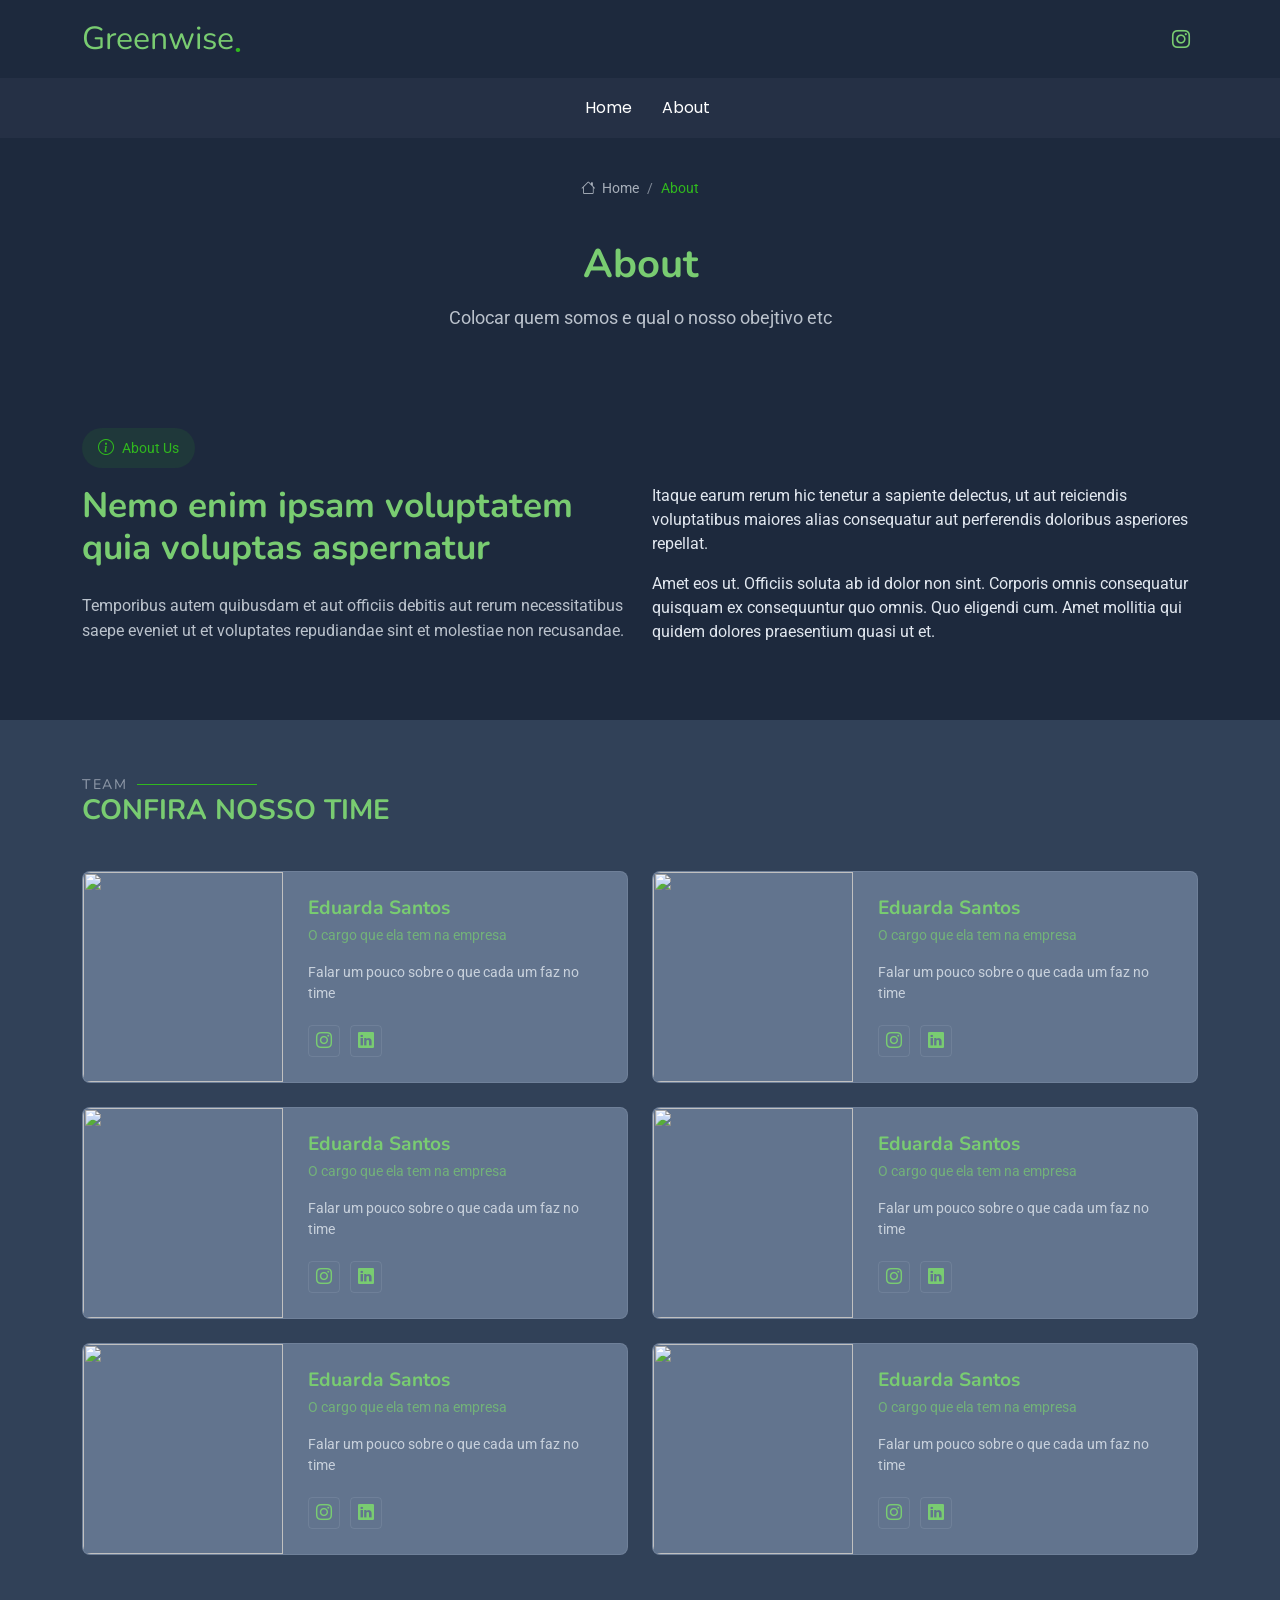
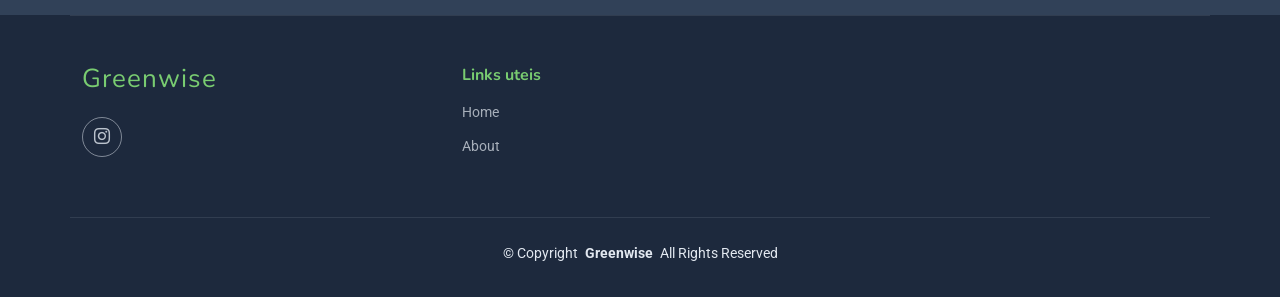
==== commit 82346d2d: "Remove references to Curimim Cria Produções from multiple HTML files for content clarity" ====
--- a/about.html
+++ b/about.html
@@ -63,11 +63,6 @@
           <ul>
             <li><a href="index.html" class="active">Home</a></li>
             <li><a href="about.html">About</a></li>
-            <li class="dropdown"><a href="#"><span>Parceria</span> <i class="bi bi-chevron-down toggle-dropdown"></i></a>
-              <ul>
-                <li><a href="Curimim\index-curimim-cria.html">Curumim Cria Produções</a></li>
-              </ul>
-            </li>
           </ul>
           <i class="mobile-nav-toggle d-xl-none bi bi-list"></i>
         </nav>
@@ -259,15 +254,6 @@
             <li><a href="#">About</a></li>
           </ul>
         </div>
-
-        <div class="col-lg-2 col-md-3 footer-links">
-          <h4>Parceiro</h4>
-          <ul>
-            <li><a href="Curmim\index-curimim-cria.html">Curumin Cria Produções</a></li>
-  
-          </ul>
-        </div>
-
       </div>
     </div>
 
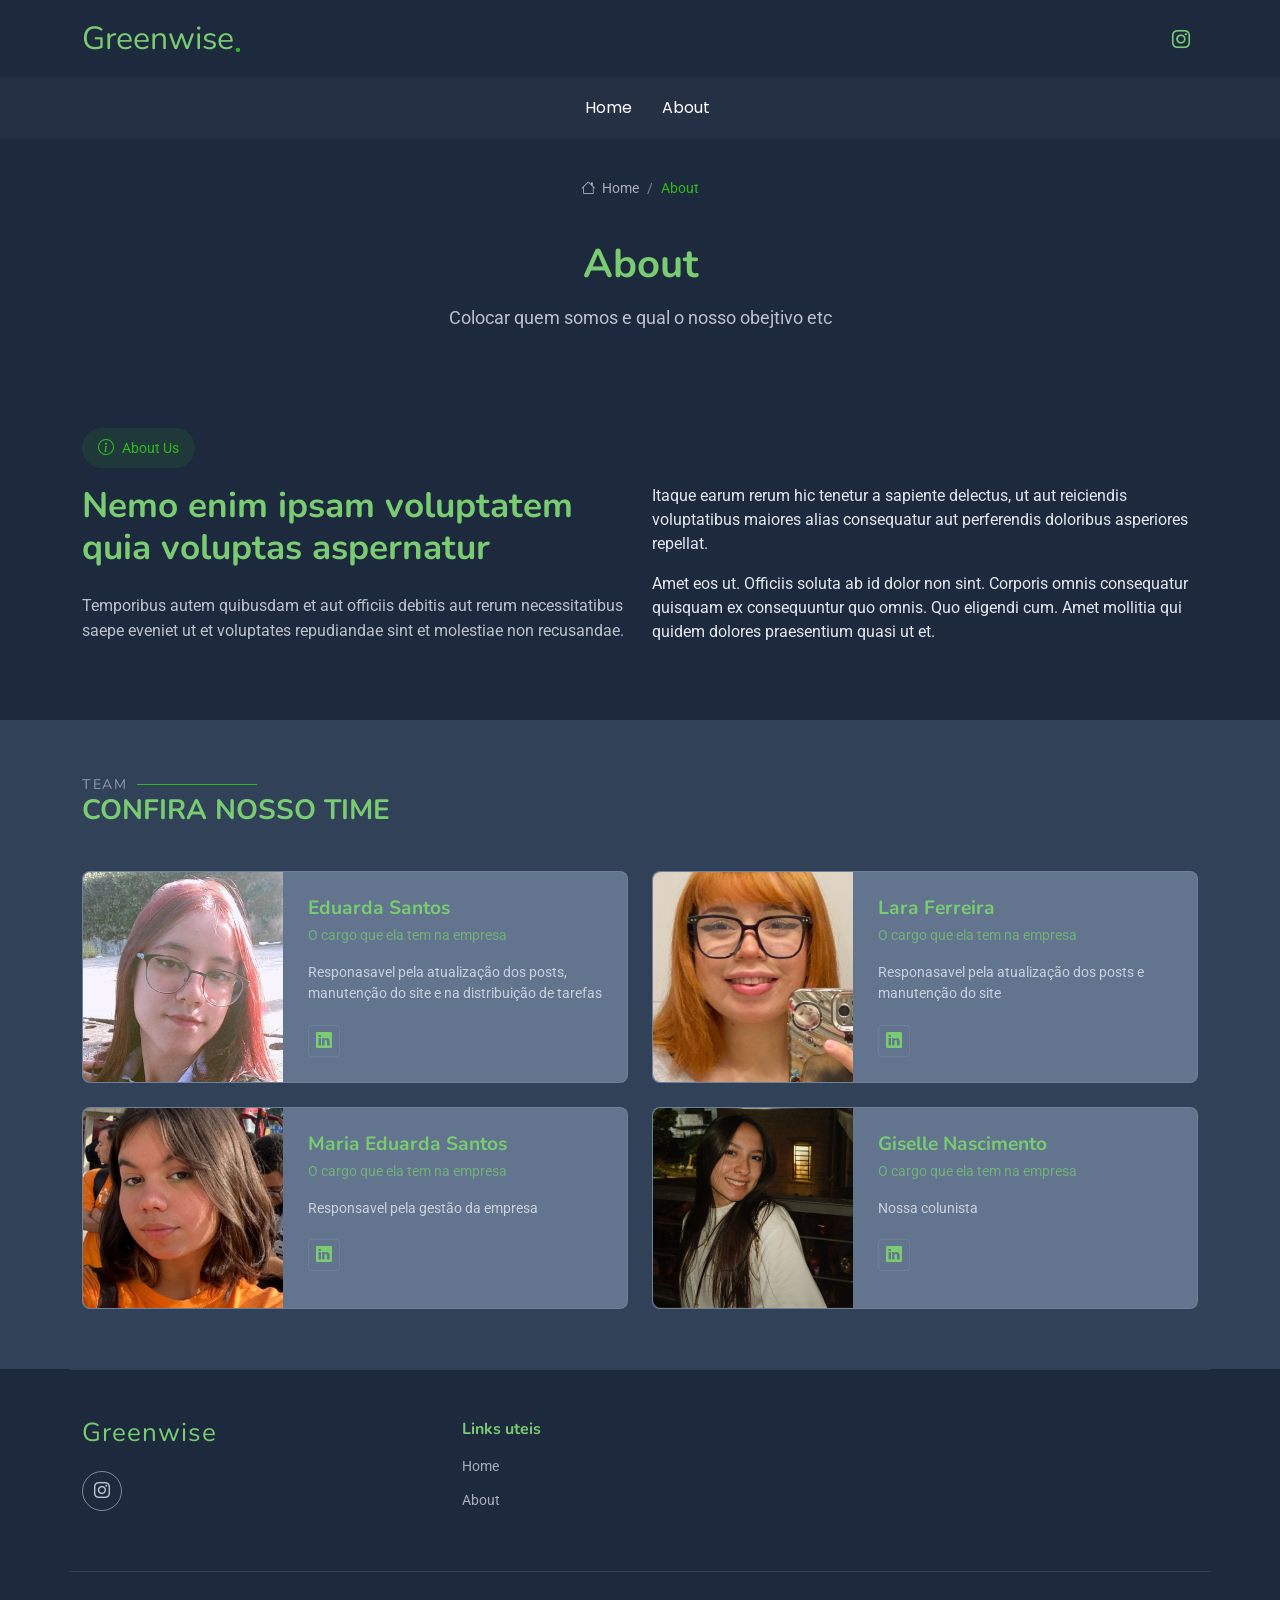
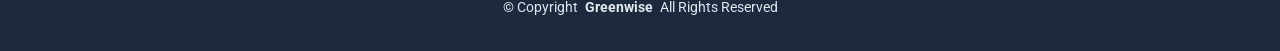
==== commit 10446233: "Refactor code structure for improved readability and maintainability" ====
--- a/about.html
+++ b/about.html
@@ -127,15 +127,14 @@
           <div class="col-lg-6" data-aos="fade-up" data-aos-delay="100">
             <div class="team-member d-flex">
               <div class="member-img">
-                <img src="assets/img/person/person-m-7.webp" class="img-fluid" alt="" loading="lazy">
+                <img src="assets/img/person/duda.jpg" class="img-fluid" alt="" loading="lazy">
               </div>
               <div class="member-info flex-grow-1">
                 <h4>Eduarda Santos</h4>
                 <span>O cargo que ela tem na empresa</span>
-                <p>Falar um pouco sobre o que cada um faz no time</p>
-                <div class="social">
-                  <a href=""><i class="bi bi-instagram"></i></a>
-                  <a href=""><i class="bi bi-linkedin"></i></a>
+                <p>Responasavel pela atualização dos posts, manutenção do site e na distribuição de tarefas</p>
+                <div class="social">
+                  <a href="https://www.linkedin.com/in/eduarda-santos-4b6a2b288/"><i class="bi bi-linkedin"></i></a>
                 </div>
               </div>
             </div>
@@ -144,15 +143,14 @@
           <div class="col-lg-6" data-aos="fade-up" data-aos-delay="200">
             <div class="team-member d-flex">
               <div class="member-img">
-                <img src="assets/img/person/person-f-8.webp" class="img-fluid" alt="" loading="lazy">
-              </div>
-              <div class="member-info flex-grow-1">
-                <h4>Eduarda Santos</h4>
-                <span>O cargo que ela tem na empresa</span>
-                <p>Falar um pouco sobre o que cada um faz no time</p>
-                <div class="social">
-                  <a href=""><i class="bi bi-instagram"></i></a>
-                  <a href=""><i class="bi bi-linkedin"></i></a>
+                <img src="assets/img/person/lara.jpg" class="img-fluid" alt="" loading="lazy">
+              </div>
+              <div class="member-info flex-grow-1">
+                <h4>Lara Ferreira</h4>
+                <span>O cargo que ela tem na empresa</span>
+                <p>Responasavel pela atualização dos posts e manutenção do site</p>
+                <div class="social">
+                  <a href="https://www.linkedin.com/in/lara-ferreira-328b67298/"><i class="bi bi-linkedin"></i></a>
                 </div>
               </div>
             </div>
@@ -161,66 +159,31 @@
           <div class="col-lg-6" data-aos="fade-up" data-aos-delay="300">
             <div class="team-member d-flex">
               <div class="member-img">
-                <img src="assets/img/person/person-m-6.webp" class="img-fluid" alt="" loading="lazy">
-              </div>
-              <div class="member-info flex-grow-1">
-                <h4>Eduarda Santos</h4>
-                <span>O cargo que ela tem na empresa</span>
-                <p>Falar um pouco sobre o que cada um faz no time</p>
-                <div class="social">
-                  <a href=""><i class="bi bi-instagram"></i></a>
-                  <a href=""><i class="bi bi-linkedin"></i></a>
-                </div>
-              </div>
-            </div>
-          </div><!-- End Team Member -->
-
-          <div class="col-lg-6" data-aos="fade-up" data-aos-delay="400">
-            <div class="team-member d-flex">
-              <div class="member-img">
-                <img src="assets/img/person/person-f-4.webp" class="img-fluid" alt="" loading="lazy">
-              </div>
-              <div class="member-info flex-grow-1">
-                <h4>Eduarda Santos</h4>
-                <span>O cargo que ela tem na empresa</span>
-                <p>Falar um pouco sobre o que cada um faz no time</p>
-                <div class="social">
-                  <a href=""><i class="bi bi-instagram"></i></a>
-                  <a href=""><i class="bi bi-linkedin"></i></a>
-                </div>
-              </div>
-            </div>
-          </div><!-- End Team Member -->
-
-          <div class="col-lg-6" data-aos="fade-up" data-aos-delay="500">
-            <div class="team-member d-flex">
-              <div class="member-img">
-                <img src="assets/img/person/person-m-12.webp" class="img-fluid" alt="" loading="lazy">
-              </div>
-              <div class="member-info flex-grow-1">
-               <h4>Eduarda Santos</h4>
-                <span>O cargo que ela tem na empresa</span>
-                <p>Falar um pouco sobre o que cada um faz no time</p>
-                <div class="social">
-                  <a href=""><i class="bi bi-instagram"></i></a>
-                  <a href=""><i class="bi bi-linkedin"></i></a>
-                </div>
-              </div>
-            </div>
-          </div><!-- End Team Member -->
+                <img src="assets/img/person/Mduda.jpg" class="img-fluid" alt="" loading="lazy">
+              </div>
+              <div class="member-info flex-grow-1">
+                <h4>Maria Eduarda Santos</h4>
+                <span>O cargo que ela tem na empresa</span>
+                <p>Responsavel pela gestão da empresa</p>
+                <div class="social">
+                  <a href="https://www.linkedin.com/in/eduarda-mss/"><i class="bi bi-linkedin"></i></a>
+                </div>
+              </div>
+            </div>
+          </div><!-- End Team Member -->
+
 
           <div class="col-lg-6" data-aos="fade-up" data-aos-delay="600">
             <div class="team-member d-flex">
               <div class="member-img">
-                <img src="assets/img/person/person-f-9.webp" class="img-fluid" alt="" loading="lazy">
-              </div>
-              <div class="member-info flex-grow-1">
-               <h4>Eduarda Santos</h4>
-                <span>O cargo que ela tem na empresa</span>
-                <p>Falar um pouco sobre o que cada um faz no time</p>
-                <div class="social">
-                  <a href=""><i class="bi bi-instagram"></i></a>
-                  <a href=""><i class="bi bi-linkedin"></i></a>
+                <img src="assets/img/person/gih.jpg" class="img-fluid" alt="" loading="lazy">
+              </div>
+              <div class="member-info flex-grow-1">
+               <h4>Giselle Nascimento</h4>
+                <span>O cargo que ela tem na empresa</span>
+                <p>Nossa colunista</p>
+                <div class="social">
+                  <a href="https://www.linkedin.com/in/giselle-nascimento-3560492a7/"><i class="bi bi-linkedin"></i></a>
                 </div>
               </div>
             </div>
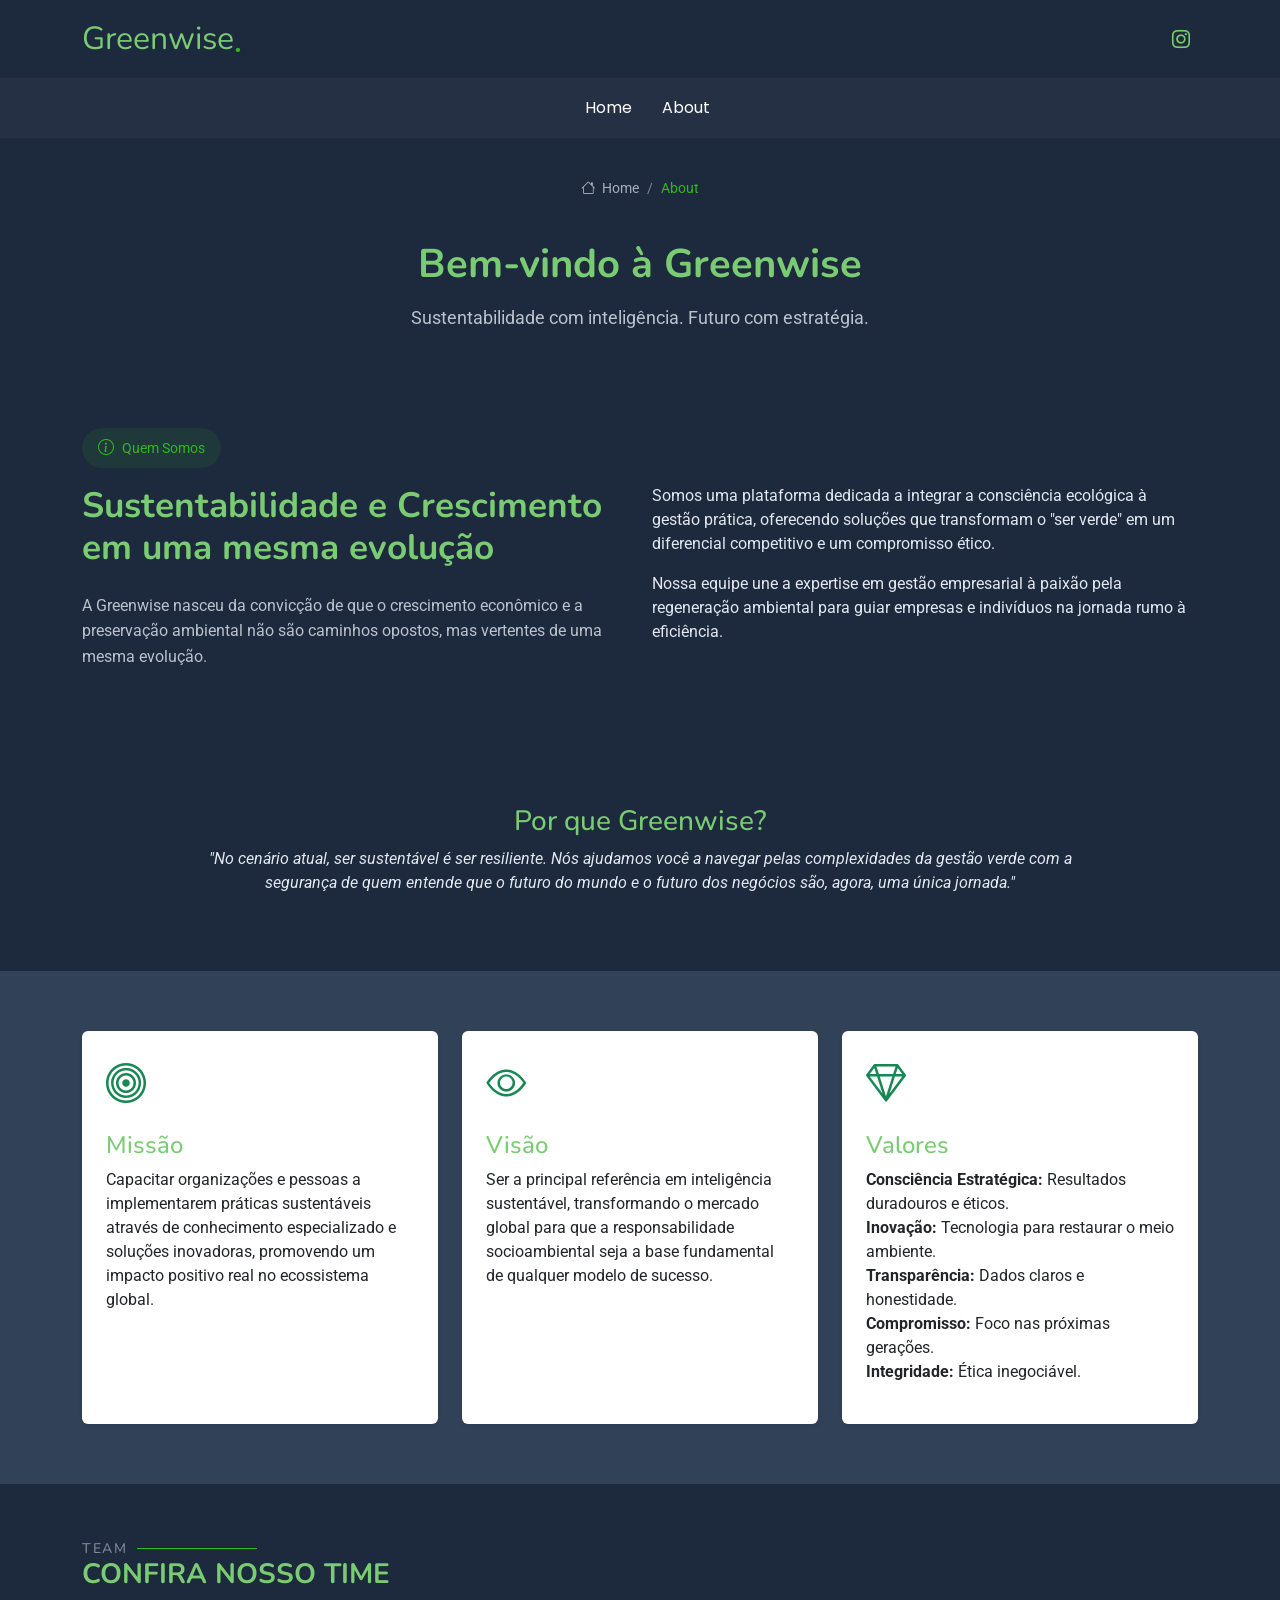
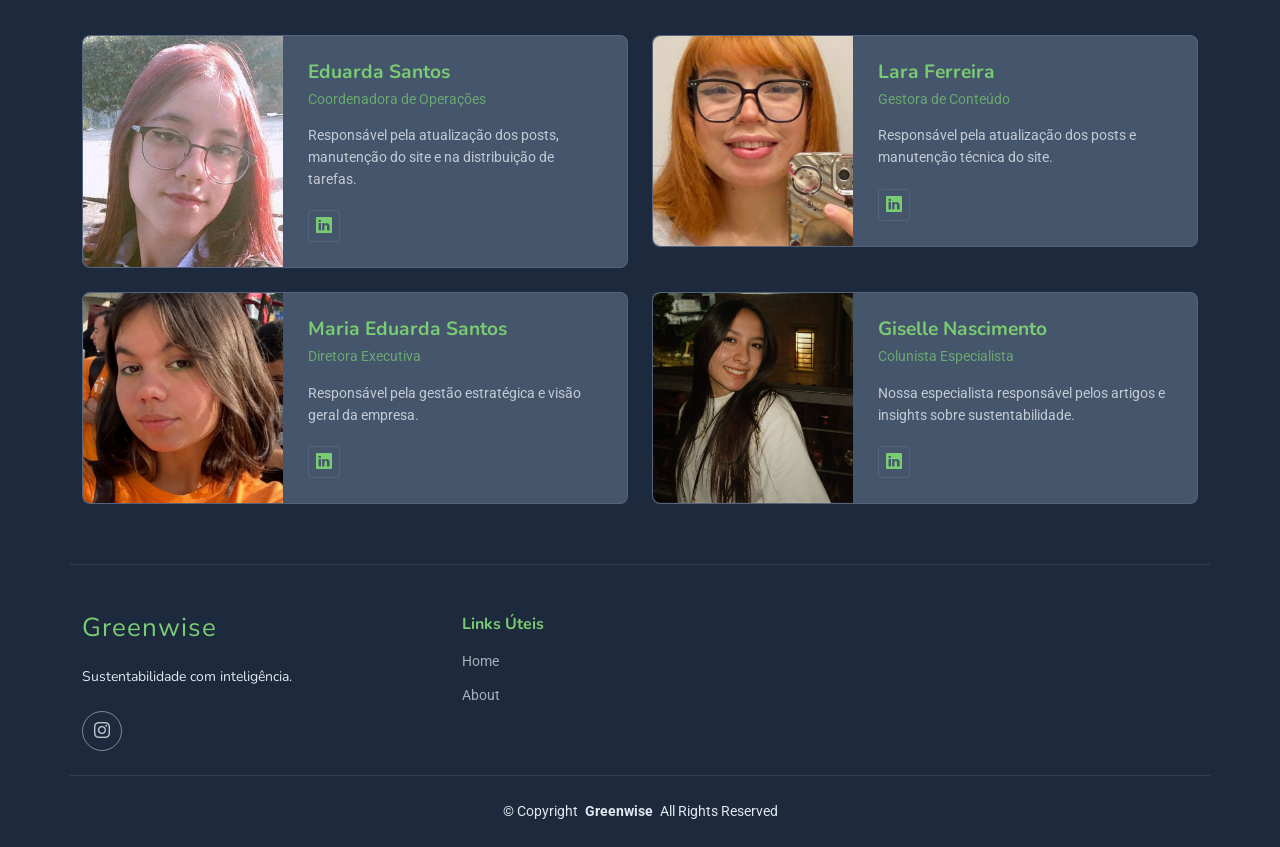
==== commit 80d35890: "Update about.html" ====
--- a/about.html
+++ b/about.html
@@ -1,79 +1,59 @@
 <!DOCTYPE html>
-<html lang="en">
+<html lang="pt-br">
 
 <head>
   <meta charset="utf-8">
   <meta content="width=device-width, initial-scale=1.0" name="viewport">
   <title>About - Greenwise</title>
-  <meta name="description" content="">
-  <meta name="keywords" content="">
-
-  <!-- Favicons -->
+  <meta name="description" content="Sustentabilidade com inteligência. Futuro com estratégia.">
+  <meta name="keywords" content="sustentabilidade, gestão, eco-friendly, greenwise">
+
   <link href="assets/img/favicon.png" rel="icon">
   <link href="assets/img/apple-touch-icon.png" rel="apple-touch-icon">
 
-  <!-- Fonts -->
   <link href="https://fonts.googleapis.com" rel="preconnect">
   <link href="https://fonts.gstatic.com" rel="preconnect" crossorigin>
   <link href="https://fonts.googleapis.com/css2?family=Roboto:ital,wght@0,100;0,300;0,400;0,500;0,700;0,900;1,100;1,300;1,400;1,500;1,700;1,900&family=Poppins:ital,wght@0,100;0,200;0,300;0,400;0,500;0,600;0,700;0,800;0,900;1,100;1,200;1,300;1,400;1,500;1,600;1,700;1,800;1,900&family=Nunito:ital,wght@0,200;0,300;0,400;0,500;0,600;0,700;0,800;0,900;1,200;1,300;1,400;1,500;1,600;1,700;1,800;1,900&display=swap" rel="stylesheet">
 
-  <!-- Vendor CSS Files -->
   <link href="assets/vendor/bootstrap/css/bootstrap.min.css" rel="stylesheet">
   <link href="assets/vendor/bootstrap-icons/bootstrap-icons.css" rel="stylesheet">
   <link href="assets/vendor/aos/aos.css" rel="stylesheet">
   <link href="assets/vendor/swiper/swiper-bundle.min.css" rel="stylesheet">
   <link href="assets/vendor/glightbox/css/glightbox.min.css" rel="stylesheet">
 
-  <!-- Main CSS File -->
   <link href="assets/css/main.css" rel="stylesheet">
-
-  <!-- =======================================================
-  * Template Name: Greenwise
-  * Template URL: https://bootstrapmade.com/blogy-bootstrap-blog-template/
-  * Updated: Feb 22 2025 with Bootstrap v5.3.3
-  * Author: BootstrapMade.com
-  * License: https://bootstrapmade.com/license/
-  ======================================================== -->
 </head>
 
 <body class="about-page">
 
-    <header id="header" class="header position-relative">
+  <header id="header" class="header position-relative">
     <div class="container-fluid container-xl position-relative">
-
       <div class="top-row d-flex align-items-center justify-content-between">
         <a href="index.html" class="logo d-flex align-items-end">
-          <!-- NOME DO SITE -->
           <h1 class="sitename">Greenwise</h1><span>.</span>
         </a>
-
-          <!-- REDES SOCIAIS -->
         <div class="d-flex align-items-center">
           <div class="social-links">
             <a href="#" class="instagram"><i class="bi bi-instagram"></i></a>
           </div>
         </div>
       </div>
-
-    </div>
-
+    </div>
     <div class="nav-wrap">
       <div class="container d-flex justify-content-center position-relative">
         <nav id="navmenu" class="navmenu">
           <ul>
-            <li><a href="index.html" class="active">Home</a></li>
-            <li><a href="about.html">About</a></li>
+            <li><a href="index.html">Home</a></li>
+            <li><a href="about.html" class="active">About</a></li>
           </ul>
           <i class="mobile-nav-toggle d-xl-none bi bi-list"></i>
         </nav>
       </div>
     </div>
-
   </header>
 
   <main class="main">
 
-    <!-- Page Title -->
     <div class="page-title">
       <div class="breadcrumbs">
         <nav aria-label="breadcrumb">
@@ -83,172 +63,176 @@
           </ol>
         </nav>
       </div>
-
       <div class="title-wrapper">
-        <h1>About</h1>
-        <p>Colocar quem somos e qual o nosso obejtivo etc</p>
-      </div>
-    </div><!-- End Page Title -->
-
-    <!-- About Section -->
+        <h1>Bem-vindo à Greenwise</h1>
+        <p>Sustentabilidade com inteligência. Futuro com estratégia.</p>
+      </div>
+    </div>
+
     <section id="about" class="about section">
-
       <div class="container" data-aos="fade-up" data-aos-delay="100">
-
-        <span class="section-badge"><i class="bi bi-info-circle"></i> About Us</span>
-        <div class="row">
-          <div class="col-lg-6">
-            <h2 class="about-title">Nemo enim ipsam voluptatem quia voluptas aspernatur</h2>
-            <p class="about-description">Temporibus autem quibusdam et aut officiis debitis aut rerum necessitatibus saepe eveniet ut et voluptates repudiandae sint et molestiae non recusandae.</p>
-          </div>
-          <div class="col-lg-6">
-            <p class="about-text">Itaque earum rerum hic tenetur a sapiente delectus, ut aut reiciendis voluptatibus maiores alias consequatur aut perferendis doloribus asperiores repellat.</p>
-            <p class="about-text">Amet eos ut. Officiis soluta ab id dolor non sint. Corporis omnis consequatur quisquam ex consequuntur quo omnis. Quo eligendi cum. Amet mollitia qui quidem dolores praesentium quasi ut et.</p>
-          </div>
-        </div>
-
-      </div>
-
-    </section><!-- /About Section -->
-
-    <!-- Team Section -->
-    <section id="team" class="team section light-background">
-
-      <!-- Section Title -->
+        <span class="section-badge"><i class="bi bi-info-circle"></i> Quem Somos</span>
+        <div class="row gy-4">
+          <div class="col-lg-6">
+            <h2 class="about-title">Sustentabilidade e Crescimento em uma mesma evolução</h2>
+            <p class="about-description">A Greenwise nasceu da convicção de que o crescimento econômico e a preservação ambiental não são caminhos opostos, mas vertentes de uma mesma evolução.</p>
+          </div>
+          <div class="col-lg-6">
+            <p class="about-text">Somos uma plataforma dedicada a integrar a consciência ecológica à gestão prática, oferecendo soluções que transformam o "ser verde" em um diferencial competitivo e um compromisso ético.</p>
+            <p class="about-text">Nossa equipe une a expertise em gestão empresarial à paixão pela regeneração ambiental para guiar empresas e indivíduos na jornada rumo à eficiência.</p>
+          </div>
+        </div>
+      </div>
+    </section>
+
+    <section class="section">
+      <div class="container">
+        <div class="row justify-content-center">
+          <div class="col-lg-10 text-center" data-aos="fade-up">
+            <h3>Por que Greenwise?</h3>
+            <p class="fst-italic">"No cenário atual, ser sustentável é ser resiliente. Nós ajudamos você a navegar pelas complexidades da gestão verde com a segurança de quem entende que o futuro do mundo e o futuro dos negócios são, agora, uma única jornada."</p>
+          </div>
+        </div>
+      </div>
+    </section>
+
+    <section class="features section light-background">
+      <div class="container">
+        <div class="row gy-4">
+          <div class="col-md-6 col-lg-4" data-aos="fade-up" data-aos-delay="100">
+            <div class="card h-100 p-4 border-0 shadow-sm">
+              <i class="bi bi-bullseye fs-1 text-success mb-3"></i>
+              <h4>Missão</h4>
+              <p>Capacitar organizações e pessoas a implementarem práticas sustentáveis através de conhecimento especializado e soluções inovadoras, promovendo um impacto positivo real no ecossistema global.</p>
+            </div>
+          </div>
+          <div class="col-md-6 col-lg-4" data-aos="fade-up" data-aos-delay="200">
+            <div class="card h-100 p-4 border-0 shadow-sm">
+              <i class="bi bi-eye fs-1 text-success mb-3"></i>
+              <h4>Visão</h4>
+              <p>Ser a principal referência em inteligência sustentável, transformando o mercado global para que a responsabilidade socioambiental seja a base fundamental de qualquer modelo de sucesso.</p>
+            </div>
+          </div>
+          <div class="col-md-12 col-lg-4" data-aos="fade-up" data-aos-delay="300">
+            <div class="card h-100 p-4 border-0 shadow-sm">
+              <i class="bi bi-gem fs-1 text-success mb-3"></i>
+              <h4>Valores</h4>
+              <ul class="list-unstyled">
+                <li><strong>Consciência Estratégica:</strong> Resultados duradouros e éticos.</li>
+                <li><strong>Inovação:</strong> Tecnologia para restaurar o meio ambiente.</li>
+                <li><strong>Transparência:</strong> Dados claros e honestidade.</li>
+                <li><strong>Compromisso:</strong> Foco nas próximas gerações.</li>
+                <li><strong>Integridade:</strong> Ética inegociável.</li>
+              </ul>
+            </div>
+          </div>
+        </div>
+      </div>
+    </section>
+
+    <section id="team" class="team section">
       <div class="container section-title" data-aos="fade-up">
         <h2>Team</h2>
         <div><span>Confira nosso</span> <span class="description-title">Time</span></div>
-      </div><!-- End Section Title -->
+      </div>
 
       <div class="container" data-aos="fade-up" data-aos-delay="100">
-
         <div class="row gy-4">
-
-          <div class="col-lg-6" data-aos="fade-up" data-aos-delay="100">
-            <div class="team-member d-flex">
-              <div class="member-img">
-                <img src="assets/img/person/duda.jpg" class="img-fluid" alt="" loading="lazy">
+          <div class="col-lg-6">
+            <div class="team-member d-flex">
+              <div class="member-img">
+                <img src="assets/img/person/duda.jpg" class="img-fluid" alt="">
               </div>
               <div class="member-info flex-grow-1">
                 <h4>Eduarda Santos</h4>
-                <span>O cargo que ela tem na empresa</span>
-                <p>Responasavel pela atualização dos posts, manutenção do site e na distribuição de tarefas</p>
-                <div class="social">
-                  <a href="https://www.linkedin.com/in/eduarda-santos-4b6a2b288/"><i class="bi bi-linkedin"></i></a>
-                </div>
-              </div>
-            </div>
-          </div><!-- End Team Member -->
-
-          <div class="col-lg-6" data-aos="fade-up" data-aos-delay="200">
-            <div class="team-member d-flex">
-              <div class="member-img">
-                <img src="assets/img/person/lara.jpg" class="img-fluid" alt="" loading="lazy">
+                <span>Coordenadora de Operações</span>
+                <p>Responsável pela atualização dos posts, manutenção do site e na distribuição de tarefas.</p>
+                <div class="social"><a href="https://www.linkedin.com/in/eduarda-santos-4b6a2b288/"><i class="bi bi-linkedin"></i></a></div>
+              </div>
+            </div>
+          </div>
+
+          <div class="col-lg-6">
+            <div class="team-member d-flex">
+              <div class="member-img">
+                <img src="assets/img/person/lara.jpg" class="img-fluid" alt="">
               </div>
               <div class="member-info flex-grow-1">
                 <h4>Lara Ferreira</h4>
-                <span>O cargo que ela tem na empresa</span>
-                <p>Responasavel pela atualização dos posts e manutenção do site</p>
-                <div class="social">
-                  <a href="https://www.linkedin.com/in/lara-ferreira-328b67298/"><i class="bi bi-linkedin"></i></a>
-                </div>
-              </div>
-            </div>
-          </div><!-- End Team Member -->
-
-          <div class="col-lg-6" data-aos="fade-up" data-aos-delay="300">
-            <div class="team-member d-flex">
-              <div class="member-img">
-                <img src="assets/img/person/Mduda.jpg" class="img-fluid" alt="" loading="lazy">
+                <span>Gestora de Conteúdo</span>
+                <p>Responsável pela atualização dos posts e manutenção técnica do site.</p>
+                <div class="social"><a href="https://www.linkedin.com/in/lara-ferreira-328b67298/"><i class="bi bi-linkedin"></i></a></div>
+              </div>
+            </div>
+          </div>
+
+          <div class="col-lg-6">
+            <div class="team-member d-flex">
+              <div class="member-img">
+                <img src="assets/img/person/Mduda.jpg" class="img-fluid" alt="">
               </div>
               <div class="member-info flex-grow-1">
                 <h4>Maria Eduarda Santos</h4>
-                <span>O cargo que ela tem na empresa</span>
-                <p>Responsavel pela gestão da empresa</p>
-                <div class="social">
-                  <a href="https://www.linkedin.com/in/eduarda-mss/"><i class="bi bi-linkedin"></i></a>
-                </div>
-              </div>
-            </div>
-          </div><!-- End Team Member -->
-
-
-          <div class="col-lg-6" data-aos="fade-up" data-aos-delay="600">
-            <div class="team-member d-flex">
-              <div class="member-img">
-                <img src="assets/img/person/gih.jpg" class="img-fluid" alt="" loading="lazy">
-              </div>
-              <div class="member-info flex-grow-1">
-               <h4>Giselle Nascimento</h4>
-                <span>O cargo que ela tem na empresa</span>
-                <p>Nossa colunista</p>
-                <div class="social">
-                  <a href="https://www.linkedin.com/in/giselle-nascimento-3560492a7/"><i class="bi bi-linkedin"></i></a>
-                </div>
-              </div>
-            </div>
-          </div><!-- End Team Member -->
-
-        </div>
-
-      </div>
-
-    </section><!-- /Team Section -->
+                <span>Diretora Executiva</span>
+                <p>Responsável pela gestão estratégica e visão geral da empresa.</p>
+                <div class="social"><a href="https://www.linkedin.com/in/eduarda-mss/"><i class="bi bi-linkedin"></i></a></div>
+              </div>
+            </div>
+          </div>
+
+          <div class="col-lg-6">
+            <div class="team-member d-flex">
+              <div class="member-img">
+                <img src="assets/img/person/gih.jpg" class="img-fluid" alt="">
+              </div>
+              <div class="member-info flex-grow-1">
+                <h4>Giselle Nascimento</h4>
+                <span>Colunista Especialista</span>
+                <p>Nossa especialista responsável pelos artigos e insights sobre sustentabilidade.</p>
+                <div class="social"><a href="https://www.linkedin.com/in/giselle-nascimento-3560492a7/"><i class="bi bi-linkedin"></i></a></div>
+              </div>
+            </div>
+          </div>
+        </div>
+      </div>
+    </section>
 
   </main>
 
- <footer id="footer" class="footer">
-
+  <footer id="footer" class="footer">
     <div class="container footer-top">
-     <div class="row gy-4">
+      <div class="row gy-4">
         <div class="col-lg-4 col-md-6 footer-about">
           <a href="index.html" class="logo d-flex align-items-center">
             <span class="sitename">Greenwise</span>
           </a>
+          <p>Sustentabilidade com inteligência.</p>
           <div class="social-links d-flex mt-4">
-            <a href=""><i class="bi bi-instagram"></i></a>
-          </div>
-        </div>
-
+            <a href="#"><i class="bi bi-instagram"></i></a>
+          </div>
+        </div>
         <div class="col-lg-2 col-md-3 footer-links">
-          <h4>Links uteis</h4>
+          <h4>Links Úteis</h4>
           <ul>
             <li><a href="index.html">Home</a></li>
-            <li><a href="#">About</a></li>
+            <li><a href="about.html">About</a></li>
           </ul>
         </div>
       </div>
     </div>
-
     <div class="container copyright text-center mt-4">
       <p>© <span>Copyright</span> <strong class="px-1 sitename">Greenwise</strong> <span>All Rights Reserved</span></p>
-      <div class="credits">
-        <!-- All the links in the footer should remain intact. -->
-        <!-- You can delete the links only if you've purchased the pro version. -->
-        <!-- Licensing information: https://bootstrapmade.com/license/ -->
-        <!-- Purchase the pro version with working PHP/AJAX contact form: [buy-url] -->
-      </div>
-    </div>
-
+    </div>
   </footer>
 
-  <!-- Scroll Top -->
   <a href="#" id="scroll-top" class="scroll-top d-flex align-items-center justify-content-center"><i class="bi bi-arrow-up-short"></i></a>
-
-  <!-- Preloader -->
   <div id="preloader"></div>
 
-  <!-- Vendor JS Files -->
   <script src="assets/vendor/bootstrap/js/bootstrap.bundle.min.js"></script>
-  <script src="assets/vendor/php-email-form/validate.js"></script>
   <script src="assets/vendor/aos/aos.js"></script>
-  <script src="assets/vendor/swiper/swiper-bundle.min.js"></script>
-  <script src="assets/vendor/purecounter/purecounter_vanilla.js"></script>
   <script src="assets/vendor/glightbox/js/glightbox.min.js"></script>
-
-  <!-- Main JS File -->
   <script src="assets/js/main.js"></script>
 
 </body>
 
-</html>+</html>
